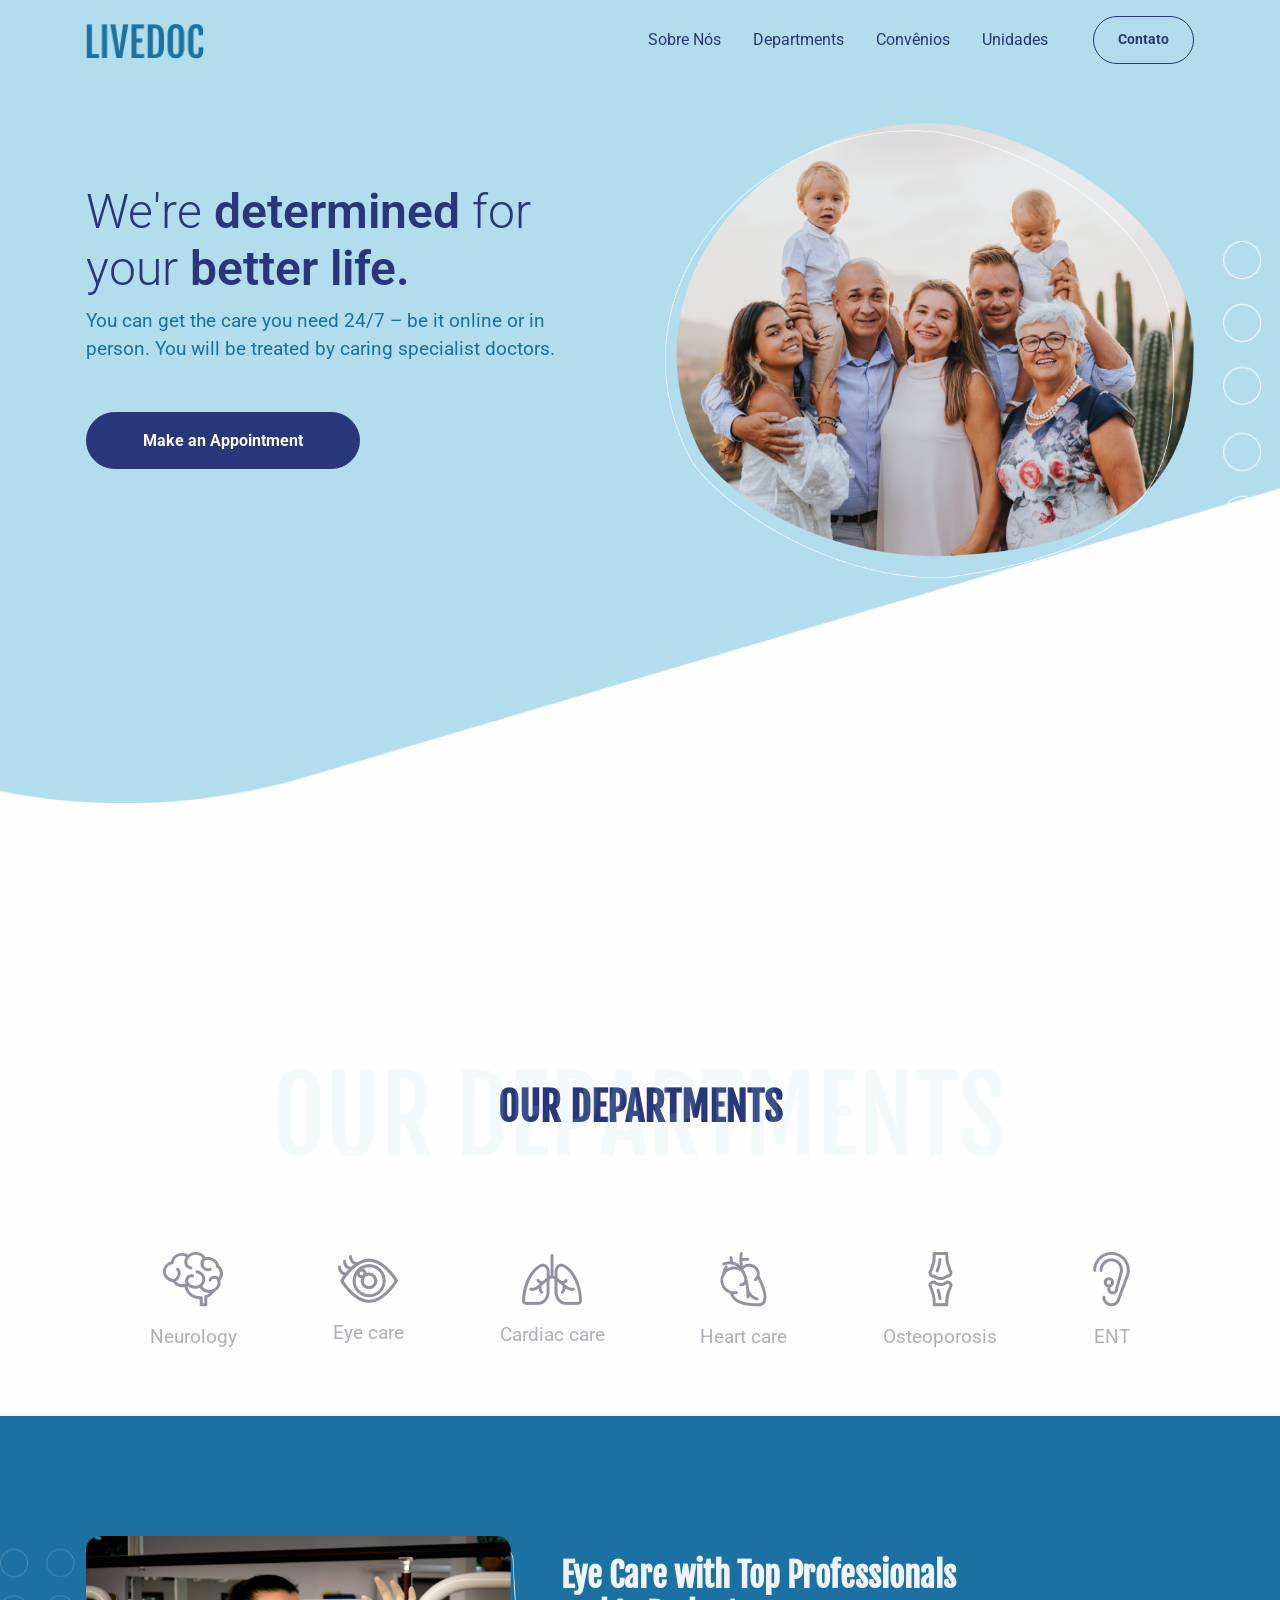
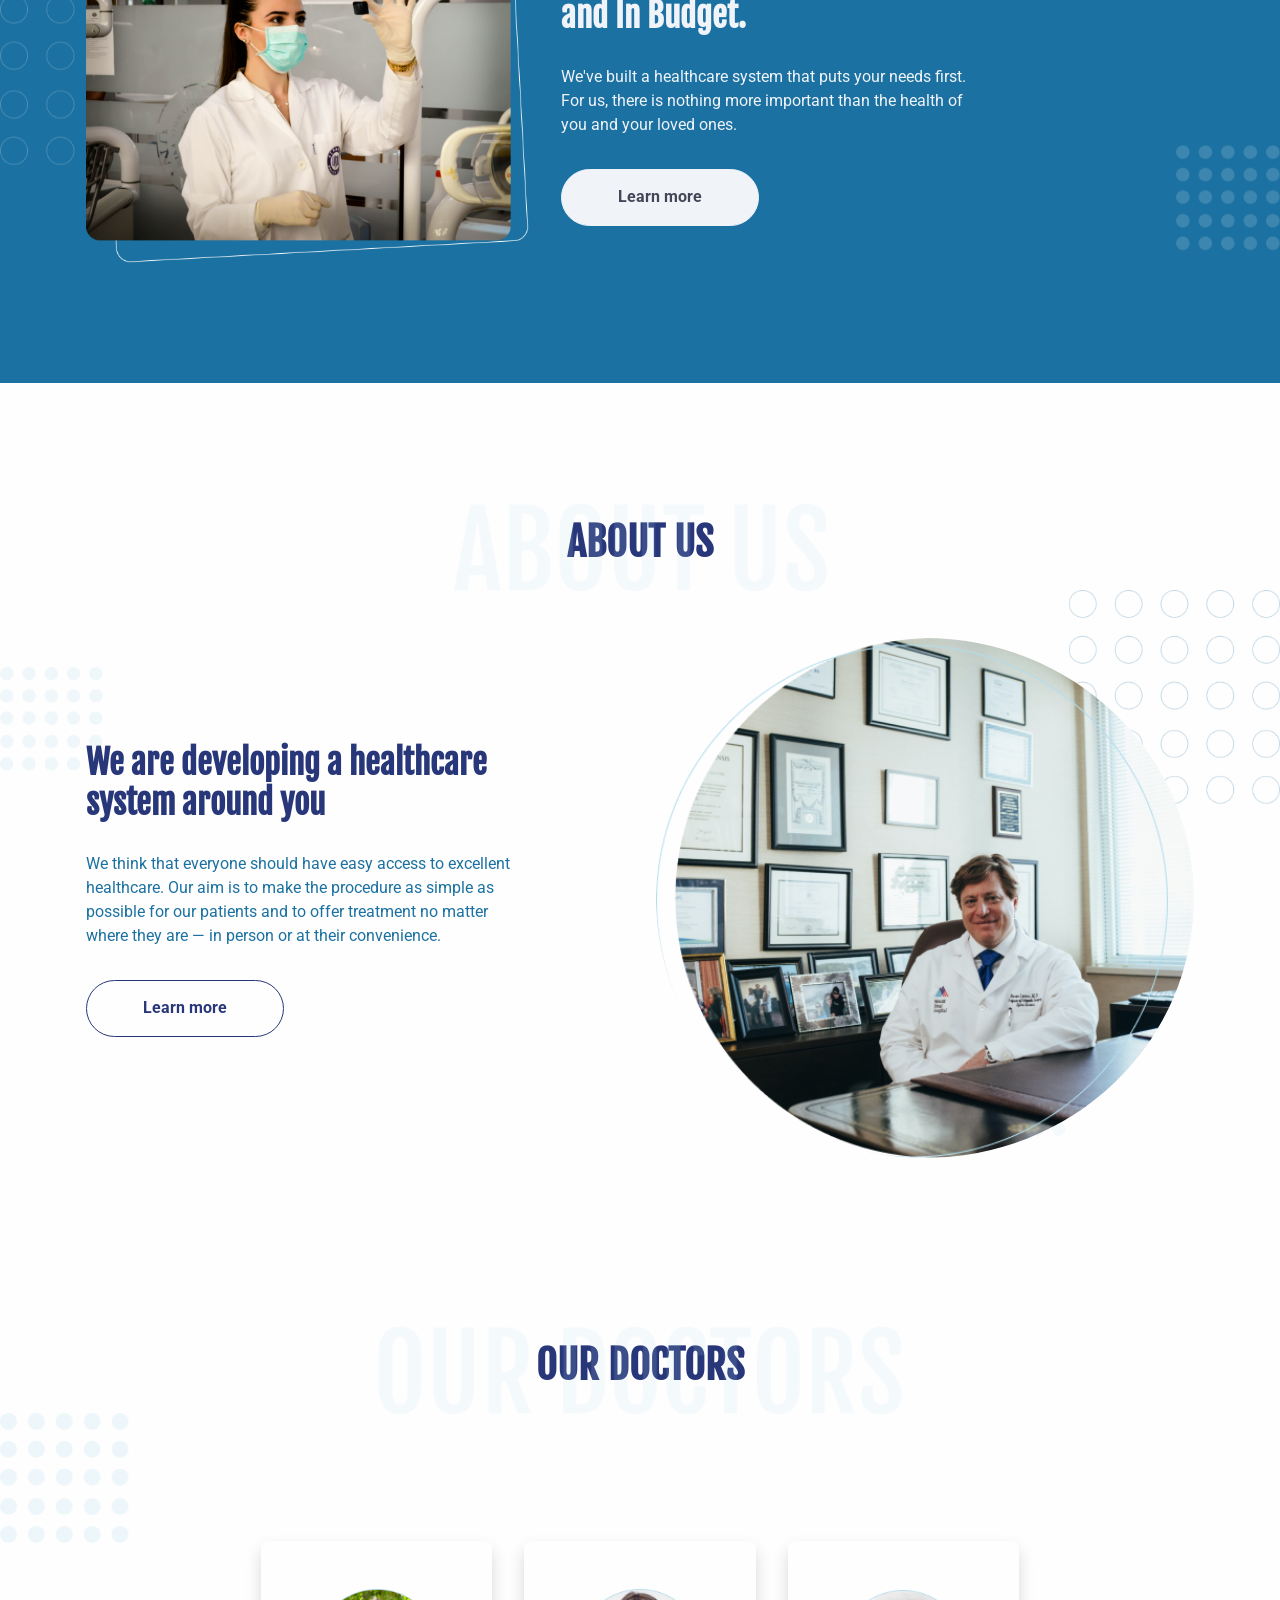
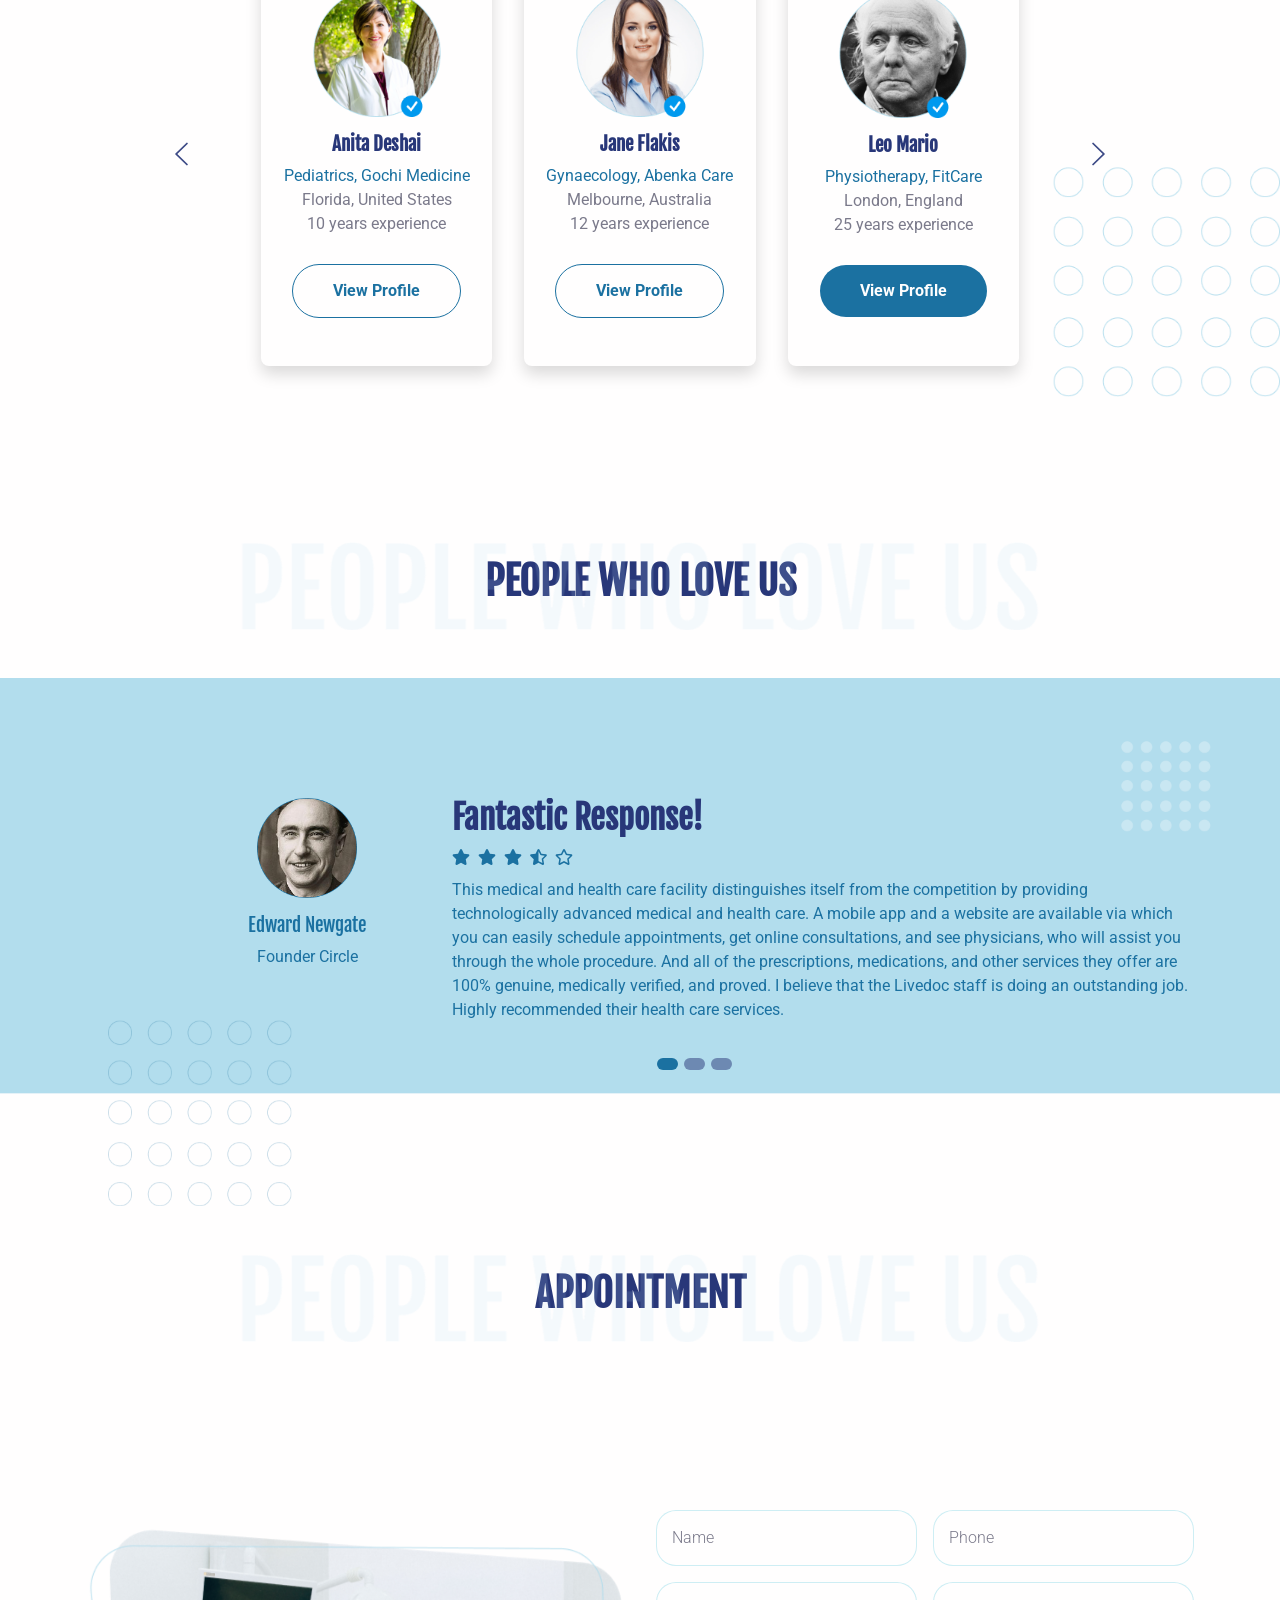
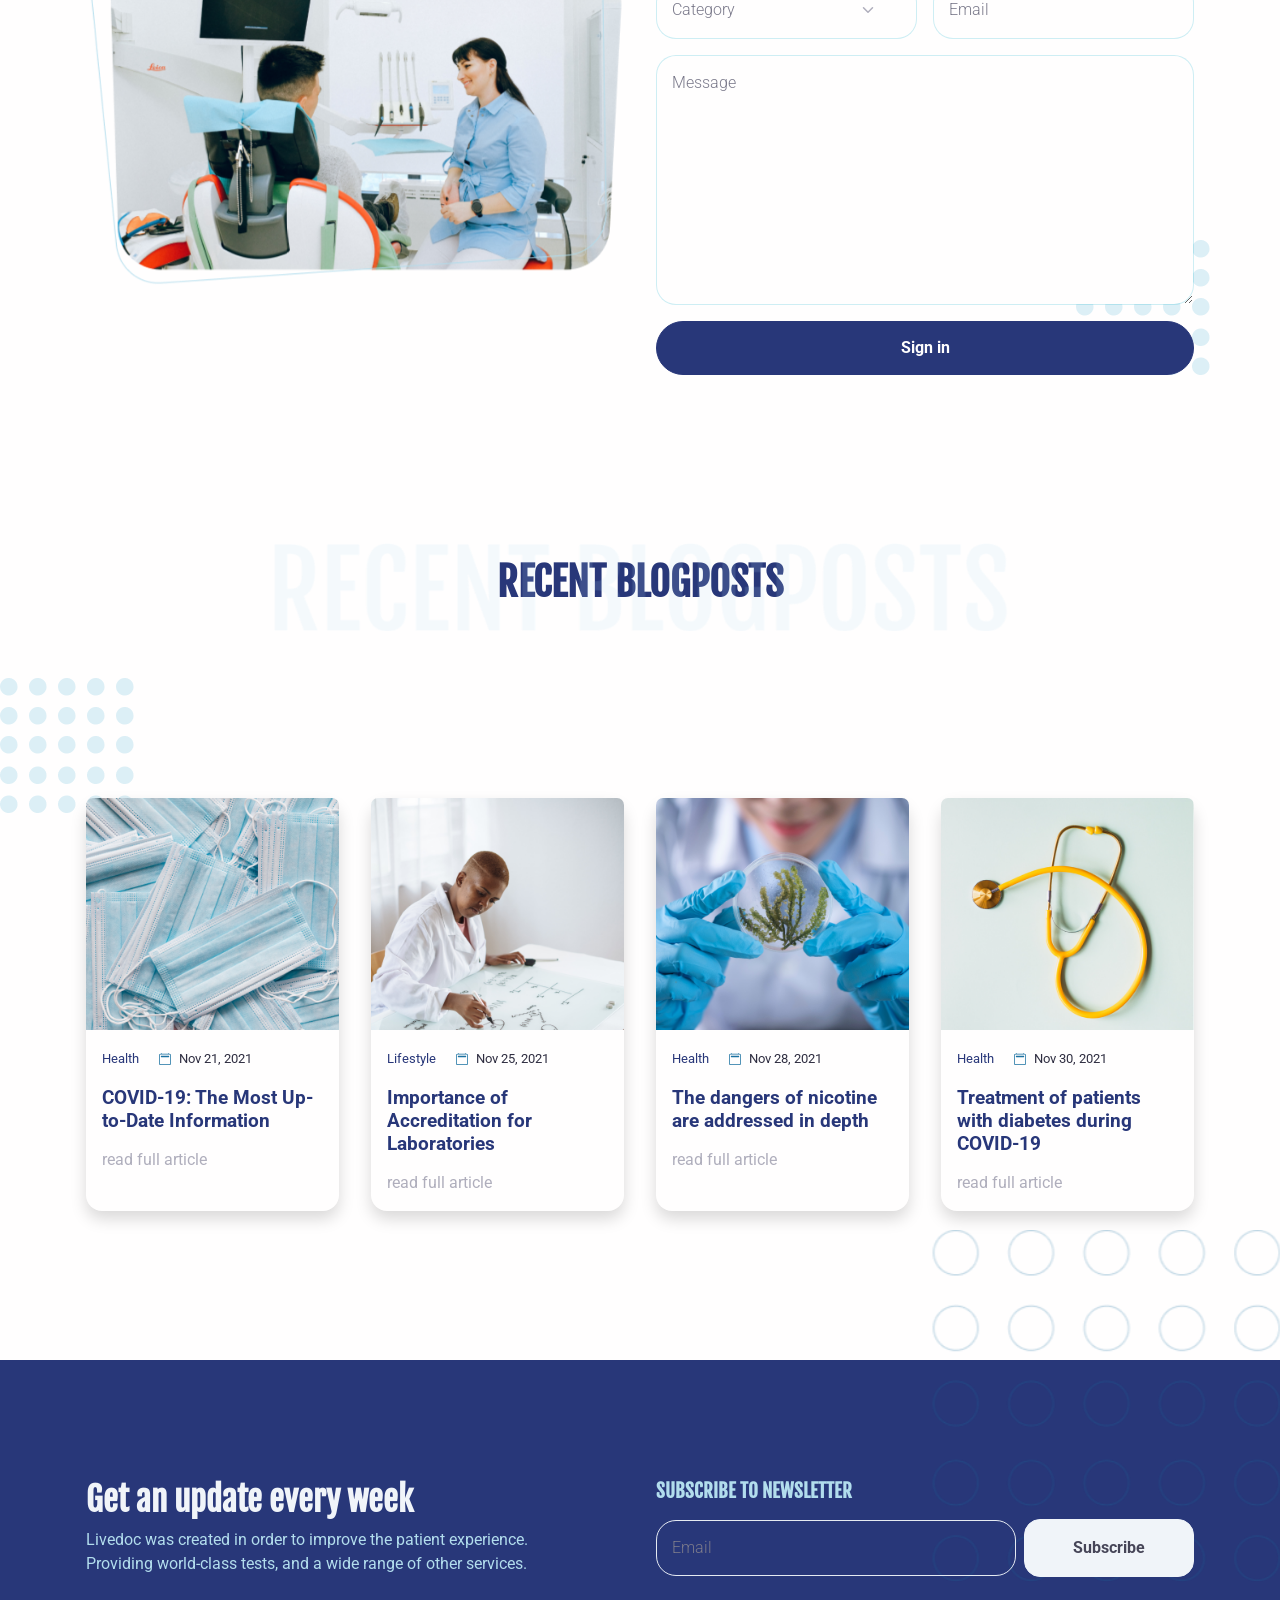
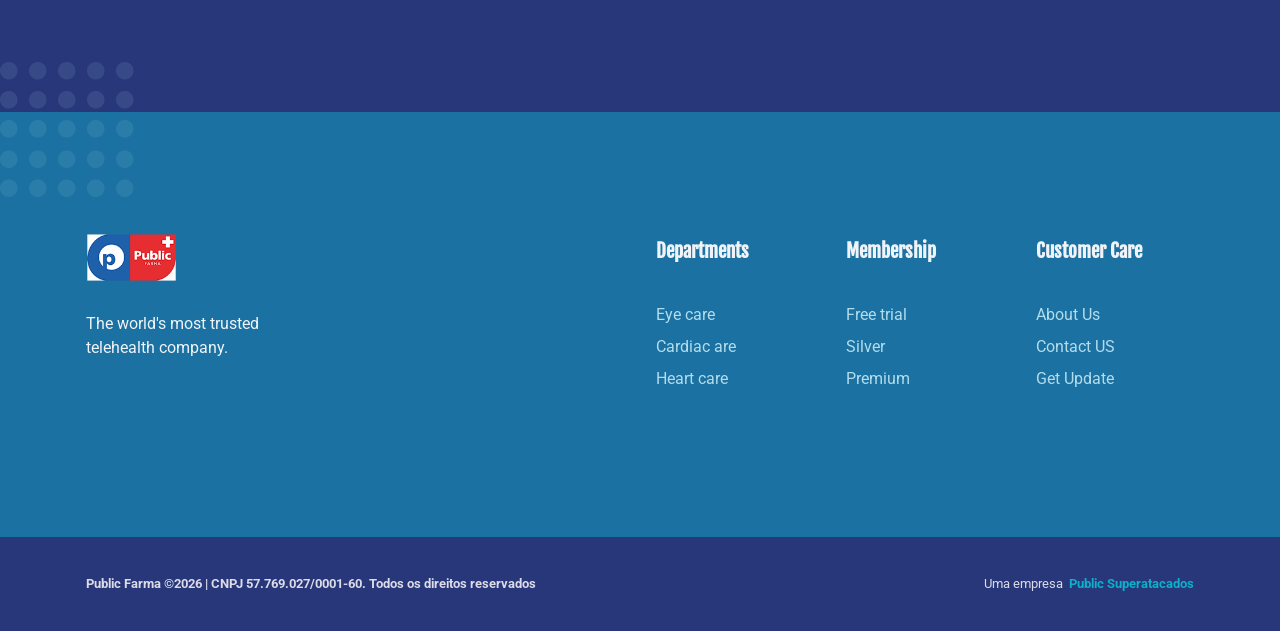
==== Tema Farma/public/index.html @ d17c9213 "primeira carga primeira carga" ====
<!DOCTYPE html>
<html lang="en-US" dir="ltr">

  <head>
    <meta charset="utf-8">
    <meta http-equiv="X-UA-Compatible" content="IE=edge">
    <meta name="viewport" content="width=device-width, initial-scale=1">


    <!-- ===============================================-->
    <!--    Document Title-->
    <!-- ===============================================-->
    <title>Public Farma</title>


    <!-- ===============================================-->
    <!--    Favicons-->
    <!-- ===============================================-->
    <link rel="apple-touch-icon" sizes="180x180" href="assets/img/favicons/apple-touch-icon.png">
    <link rel="icon" type="image/png" sizes="32x32" href="assets/img/favicons/favicon-32x32.png">
    <link rel="icon" type="image/png" sizes="16x16" href="assets/img/favicons/favicon-16x16.png">
    <link rel="shortcut icon" type="image/x-icon" href="assets/img/favicons/favicon.ico">
    <link rel="manifest" href="assets/img/favicons/manifest.json">
    <meta name="msapplication-TileImage" content="assets/img/favicons/mstile-150x150.png">
    <meta name="theme-color" content="#ffffff">


    <!-- ===============================================-->
    <!--    Stylesheets-->
    <!-- ===============================================-->
    <link href="assets/css/theme.css" rel="stylesheet" />

  </head>


  <body>

    <!-- ===============================================-->
    <!--    Main Content-->
    <!-- ===============================================-->
    <main class="main" id="top">
      <nav class="navbar navbar-expand-lg navbar-light fixed-top py-3 d-block" data-navbar-on-scroll="data-navbar-on-scroll">
        <div class="container"><a class="navbar-brand" href="index.html"><img src="assets/img/gallery/logo.png" width="118" alt="logo" /></a>
          <button class="navbar-toggler" type="button" data-bs-toggle="collapse" data-bs-target="#navbarSupportedContent" aria-controls="navbarSupportedContent" aria-expanded="false" aria-label="Toggle navigation"><span class="navbar-toggler-icon"> </span></button>
          <div class="collapse navbar-collapse border-top border-lg-0 mt-4 mt-lg-0" id="navbarSupportedContent">
            <ul class="navbar-nav ms-auto pt-2 pt-lg-0 font-base">
              <li class="nav-item px-2"><a class="nav-link" aria-current="page" href="#about">Sobre Nós</a></li>
              <li class="nav-item px-2"><a class="nav-link" href="#departments">Departments</a></li>
              <li class="nav-item px-2"><a class="nav-link" href="#findUs">Convênios</a></li>
              <li class="nav-item px-2"><a class="nav-link" href="#findUs">Unidades</a></li>
            </ul><a class="btn btn-sm btn-outline-primary rounded-pill order-1 order-lg-0 ms-lg-4" href="#!">Contato</a>
          </div>
        </div>
      </nav>
      <section class="py-xxl-10 pb-0" id="home">
        <div class="bg-holder bg-size" style="background-image:url(assets/img/gallery/hero-bg.png);background-position:top center;background-size:cover;">
        </div>
        <!--/.bg-holder-->

        <div class="container">
          <div class="row min-vh-xl-100 min-vh-xxl-25">
            <div class="col-md-5 col-xl-6 col-xxl-7 order-0 order-md-1 text-end"><img class="pt-7 pt-md-0 w-100" src="assets/img/gallery/hero.png" alt="hero-header" /></div>
            <div class="col-md-75 col-xl-6 col-xxl-5 text-md-start text-center py-6">
              <h1 class="fw-light font-base fs-6 fs-xxl-7">We're <strong>determined </strong>for<br />your&nbsp;<strong>better life.</strong></h1>
              <p class="fs-1 mb-5">You can get the care you need 24/7 – be it online or in <br />person. You will be treated by caring specialist doctors. </p><a class="btn btn-lg btn-primary rounded-pill" href="#!" role="button">Make an Appointment</a>
            </div>
          </div>
        </div>
      </section>


      <!-- ============================================-->
      <!-- <section> begin ============================-->
      <section class="py-5" id="departments">

        <div class="container">
          <div class="row">
            <div class="col-12 py-3">
              <div class="bg-holder bg-size" style="background-image:url(assets/img/gallery/bg-departments.png);background-position:top center;background-size:contain;">
              </div>
              <!--/.bg-holder-->

              <h1 class="text-center">OUR DEPARTMENTS</h1>
            </div>
          </div>
        </div>
        <!-- end of .container-->

      </section>
      <!-- <section> close ============================-->
      <!-- ============================================-->




      <!-- ============================================-->
      <!-- <section> begin ============================-->
      <section class="py-0">

        <div class="container">
          <div class="row py-5 align-items-center justify-content-center justify-content-lg-evenly">
            <div class="col-auto col-md-4 col-lg-auto text-xl-start">
              <div class="d-flex flex-column align-items-center">
                <div class="icon-box text-center"><a class="text-decoration-none" href="#!"><img class="mb-3 deparment-icon" src="assets/img/icons/neurology.png" alt="..." /><img class="mb-3 deparment-icon-hover" src="assets/img/icons/neurology.svg" alt="..." />
                    <p class="fs-1 fs-xxl-2 text-center">Neurology</p>
                  </a></div>
              </div>
            </div>
            <div class="col-auto col-md-4 col-lg-auto text-xl-start">
              <div class="d-flex flex-column align-items-center">
                <div class="icon-box text-center"><a class="text-decoration-none" href="#!"><img class="mb-3 deparment-icon" src="assets/img/icons/eye-care.png" alt="..." /><img class="mb-3 deparment-icon-hover" src="assets/img/icons/eye-care.svg" alt="..." />
                    <p class="fs-1 fs-xxl-2 text-center">Eye care</p>
                  </a></div>
              </div>
            </div>
            <div class="col-auto col-md-4 col-lg-auto text-xl-start">
              <div class="d-flex flex-column align-items-center">
                <div class="icon-box text-center"><a class="text-decoration-none" href="#!"><img class="mb-3 deparment-icon" src="assets/img/icons/cardiac.png" alt="..." /><img class="mb-3 deparment-icon-hover" src="assets/img/icons/cardiac.svg" alt="..." />
                    <p class="fs-1 fs-xxl-2 text-center">Cardiac care</p>
                  </a></div>
              </div>
            </div>
            <div class="col-auto col-md-4 col-lg-auto text-xl-start">
              <div class="d-flex flex-column align-items-center">
                <div class="icon-box text-center"><a class="text-decoration-none" href="#!"><img class="mb-3 deparment-icon" src="assets/img/icons/heart.png" alt="..." /><img class="mb-3 deparment-icon-hover" src="assets/img/icons/heart.svg" alt="..." />
                    <p class="fs-1 fs-xxl-2 text-center">Heart care</p>
                  </a></div>
              </div>
            </div>
            <div class="col-auto col-md-4 col-lg-auto text-xl-start">
              <div class="d-flex flex-column align-items-center">
                <div class="icon-box text-center"><a class="text-decoration-none" href="#!"><img class="mb-3 deparment-icon" src="assets/img/icons/osteoporosis.png" alt="..." /><img class="mb-3 deparment-icon-hover" src="assets/img/icons/osteoporosis.svg" alt="..." />
                    <p class="fs-1 fs-xxl-2 text-center">Osteoporosis</p>
                  </a></div>
              </div>
            </div>
            <div class="col-auto col-md-4 col-lg-auto text-xl-start">
              <div class="d-flex flex-column align-items-center">
                <div class="icon-box text-center"><a class="text-decoration-none" href="#!"><img class="mb-3 deparment-icon" src="assets/img/icons/ent.png" alt="..." /><img class="mb-3 deparment-icon-hover" src="assets/img/icons/ent.svg" alt="..." />
                    <p class="fs-1 fs-xxl-2 text-center">ENT</p>
                  </a></div>
              </div>
            </div>
          </div>
        </div>
        <!-- end of .container-->

      </section>
      <!-- <section> close ============================-->
      <!-- ============================================-->


      <section class="bg-secondary">
        <div class="bg-holder" style="background-image:url(assets/img/gallery/bg-eye-care.png);background-position:center;background-size:contain;">
        </div>
        <!--/.bg-holder-->

        <div class="container">
          <div class="row align-items-center">
            <div class="col-md-5 col-xxl-6"><img class="img-fluid" src="assets/img/gallery/eye-care.png" alt="..." /></div>
            <div class="col-md-7 col-xxl-6 text-center text-md-start">
              <h2 class="fw-bold text-light mb-4 mt-4 mt-lg-0">Eye Care with Top Professionals<br class="d-none d-sm-block" />and In Budget.</h2>
              <p class="text-light">We've built a healthcare system that puts your needs first.<br class="d-none d-sm-block" />For us, there is nothing more important than the health of <br class="d-none d-sm-block" />you and your loved ones. </p>
              <div class="py-3"><a class="btn btn-lg btn-light rounded-pill" href="#!" role="button">Learn more </a></div>
            </div>
          </div>
        </div>
      </section>


      <!-- ============================================-->
      <!-- <section> begin ============================-->
      <section class="pb-0" id="about">

        <div class="container">
          <div class="row">
            <div class="col-12 py-3">
              <div class="bg-holder bg-size" style="background-image:url(assets/img/gallery/about-us.png);background-position:top center;background-size:contain;">
              </div>
              <!--/.bg-holder-->

              <h1 class="text-center">ABOUT US</h1>
            </div>
          </div>
        </div>
        <!-- end of .container-->

      </section>
      <!-- <section> close ============================-->
      <!-- ============================================-->


      <section class="py-5">
        <div class="bg-holder bg-size" style="background-image:url(assets/img/gallery/about-bg.png);background-position:top center;background-size:contain;">
        </div>
        <!--/.bg-holder-->

        <div class="container">
          <div class="row align-items-center">
            <div class="col-md-6 order-lg-1 mb-5 mb-lg-0"><img class="fit-cover rounded-circle w-100" src="assets/img/gallery/health-care.png" alt="..." /></div>
            <div class="col-md-6 text-center text-md-start">
              <h2 class="fw-bold mb-4">We are developing a healthcare <br class="d-none d-sm-block" />system around you</h2>
              <p>We think that everyone should have easy access to excellent <br class="d-none d-sm-block" />healthcare. Our aim is to make the procedure as simple as <br class="d-none d-sm-block" />possible for our patients and to offer treatment no matter<br class="d-none d-sm-block" />where they are — in person or at their convenience. </p>
              <div class="py-3">
                <button class="btn btn-lg btn-outline-primary rounded-pill" type="submit">Learn more </button>
              </div>
            </div>
          </div>
        </div>
      </section>


      <!-- ============================================-->
      <!-- <section> begin ============================-->
      <section class="pb-0">

        <div class="container">
          <div class="row">
            <div class="col-12 py-3">
              <div class="bg-holder bg-size" style="background-image:url(assets/img/gallery/doctors-us.png);background-position:top center;background-size:contain;">
              </div>
              <!--/.bg-holder-->

              <h1 class="text-center">OUR DOCTORS</h1>
            </div>
          </div>
        </div>
        <!-- end of .container-->

      </section>
      <!-- <section> close ============================-->
      <!-- ============================================-->


      <section class="py-5">
        <div class="bg-holder bg-size" style="background-image:url(assets/img/gallery/doctors-bg.png);background-position:top center;background-size:contain;">
        </div>
        <!--/.bg-holder-->

        <div class="container">
          <div class="row flex-center">
            <div class="col-xl-10 px-0">
              <div class="carousel slide" id="carouselExampleDark" data-bs-ride="carousel"><a class="carousel-control-prev carousel-icon z-index-2" href="#carouselExampleDark" role="button" data-bs-slide="prev"><span class="carousel-control-prev-icon" aria-hidden="true"></span><span class="visually-hidden">Previous</span></a><a class="carousel-control-next carousel-icon z-index-2" href="#carouselExampleDark" role="button" data-bs-slide="next"><span class="carousel-control-next-icon" aria-hidden="true"></span><span class="visually-hidden">Next</span></a>
                <div class="carousel-inner">
                  <div class="carousel-item active" data-bs-interval="10000">
                    <div class="row h-100 m-lg-7 mx-3 mt-6 mx-md-4 my-md-7">
                      <div class="col-md-4 mb-8 mb-md-0">
                        <div class="card card-span h-100 shadow">
                          <div class="card-body d-flex flex-column flex-center py-5"><img src="assets/img/gallery/anita.png" width="128" alt="..." />
                            <h5 class="mt-3">Anita Deshai</h5>
                            <p class="mb-0 fs-xxl-1">Pediatrics, Gochi Medicine</p>
                            <p class="text-600 mb-0">Florida, United States</p>
                            <p class="text-600 mb-4">10 years experience</p>
                            <div class="text-center">
                              <button class="btn btn-outline-secondary rounded-pill" type="submit">View Profile</button>
                            </div>
                          </div>
                        </div>
                      </div>
                      <div class="col-md-4 mb-8 mb-md-0">
                        <div class="card card-span h-100 shadow">
                          <div class="card-body d-flex flex-column flex-center py-5"><img src="assets/img/gallery/jane.png" width="128" alt="..." />
                            <h5 class="mt-3">Jane Flakis</h5>
                            <p class="mb-0 fs-xxl-1">Gynaecology, Abenka Care</p>
                            <p class="text-600 mb-0">Melbourne, Australia</p>
                            <p class="text-600 mb-4">12 years experience</p>
                            <div class="text-center">
                              <button class="btn btn-outline-secondary rounded-pill" type="submit">View Profile</button>
                            </div>
                          </div>
                        </div>
                      </div>
                      <div class="col-md-4 mb-8 mb-md-0">
                        <div class="card card-span h-100 shadow">
                          <div class="card-body d-flex flex-column flex-center py-5"><img src="assets/img/gallery/leo-mario.png" width="128" alt="..." />
                            <h5 class="mt-3">Leo Mario</h5>
                            <p class="mb-0 fs-xxl-1">Physiotherapy, FitCare</p>
                            <p class="text-600 mb-0">London, England</p>
                            <p class="text-600 mb-4">25 years experience</p>
                            <div class="text-center">
                              <button class="btn btn-secondary hover-top rounded-pill border-0" type="submit">View Profile</button>
                            </div>
                          </div>
                        </div>
                      </div>
                    </div>
                  </div>
                  <div class="carousel-item" data-bs-interval="2000">
                    <div class="row h-100 m-lg-7 mx-3 mt-6 mx-md-4 my-md-7">
                      <div class="col-md-4 mb-8 mb-md-0">
                        <div class="card card-span h-100 shadow">
                          <div class="card-body d-flex flex-column flex-center py-5"><img src="assets/img/gallery/anita.png" width="128" alt="..." />
                            <h5 class="mt-3">Anita Deshai</h5>
                            <p class="mb-0 fs-xxl-1">Pediatrics, Gochi Medicine</p>
                            <p class="text-600 mb-0">Florida, United States</p>
                            <p class="text-600 mb-4">10 years experience</p>
                            <div class="text-center">
                              <button class="btn btn-outline-secondary rounded-pill" type="submit">View Profile</button>
                            </div>
                          </div>
                        </div>
                      </div>
                      <div class="col-md-4 mb-8 mb-md-0">
                        <div class="card card-span h-100 shadow">
                          <div class="card-body d-flex flex-column flex-center py-5"><img src="assets/img/gallery/jane.png" width="128" alt="..." />
                            <h5 class="mt-3">Jane Flakis</h5>
                            <p class="mb-0 fs-xxl-1">Gynaecology, Abenka Care</p>
                            <p class="text-600 mb-0">Melbourne, Australia</p>
                            <p class="text-600 mb-4">12 years experience</p>
                            <div class="text-center">
                              <button class="btn btn-outline-secondary rounded-pill" type="submit">View Profile</button>
                            </div>
                          </div>
                        </div>
                      </div>
                      <div class="col-md-4 mb-8 mb-md-0">
                        <div class="card card-span h-100 shadow">
                          <div class="card-body d-flex flex-column flex-center py-5"><img src="assets/img/gallery/leo-mario.png" width="128" alt="..." />
                            <h5 class="mt-3">Leo Mario</h5>
                            <p class="mb-0 fs-xxl-1">Physiotherapy, FitCare</p>
                            <p class="text-600 mb-0">London, England</p>
                            <p class="text-600 mb-4">25 years experience</p>
                            <div class="text-center">
                              <button class="btn btn-secondary hover-top rounded-pill border-0" type="submit">View Profile</button>
                            </div>
                          </div>
                        </div>
                      </div>
                    </div>
                  </div>
                  <div class="carousel-item">
                    <div class="row h-100 m-lg-7 mx-3 mt-6 mx-md-4 my-md-7">
                      <div class="col-md-4 mb-8 mb-md-0">
                        <div class="card card-span h-100 shadow">
                          <div class="card-body d-flex flex-column flex-center py-5"><img src="assets/img/gallery/anita.png" width="128" alt="..." />
                            <h5 class="mt-3">Anita Deshai</h5>
                            <p class="mb-0 fs-xxl-1">Pediatrics, Gochi Medicine</p>
                            <p class="text-600 mb-0">Florida, United States</p>
                            <p class="text-600 mb-4">10 years experience</p>
                            <div class="text-center">
                              <button class="btn btn-outline-secondary rounded-pill" type="submit">View Profile</button>
                            </div>
                          </div>
                        </div>
                      </div>
                      <div class="col-md-4 mb-8 mb-md-0">
                        <div class="card card-span h-100 shadow">
                          <div class="card-body d-flex flex-column flex-center py-5"><img src="assets/img/gallery/jane.png" width="128" alt="..." />
                            <h5 class="mt-3">Jane Flakis</h5>
                            <p class="mb-0 fs-xxl-1">Gynaecology, Abenka Care</p>
                            <p class="text-600 mb-0">Melbourne, Australia</p>
                            <p class="text-600 mb-4">12 years experience</p>
                            <div class="text-center">
                              <button class="btn btn-outline-secondary rounded-pill" type="submit">View Profile</button>
                            </div>
                          </div>
                        </div>
                      </div>
                      <div class="col-md-4 mb-8 mb-md-0">
                        <div class="card card-span h-100 shadow">
                          <div class="card-body d-flex flex-column flex-center py-5"><img src="assets/img/gallery/leo-mario.png" width="128" alt="..." />
                            <h5 class="mt-3">Leo Mario</h5>
                            <p class="mb-0 fs-xxl-1">Physiotherapy, FitCare</p>
                            <p class="text-600 mb-0">London, England</p>
                            <p class="text-600 mb-4">25 years experience</p>
                            <div class="text-center">
                              <button class="btn btn-secondary hover-top rounded-pill border-0" type="submit">View Profile</button>
                            </div>
                          </div>
                        </div>
                      </div>
                    </div>
                  </div>
                </div>
              </div>
            </div>
          </div>
        </div>
      </section>


      <!-- ============================================-->
      <!-- <section> begin ============================-->
      <section class="py-5">

        <div class="container">
          <div class="row">
            <div class="col-12 py-3">
              <div class="bg-holder bg-size" style="background-image:url(assets/img/gallery/people.png);background-position:top center;background-size:contain;">
              </div>
              <!--/.bg-holder-->

              <h1 class="text-center">PEOPLE WHO LOVE US</h1>
            </div>
          </div>
        </div>
        <!-- end of .container-->

      </section>
      <!-- <section> close ============================-->
      <!-- ============================================-->


      <section class="py-8">
        <div class="bg-holder bg-size" style="background-image:url(assets/img/gallery/people-bg-1.png);background-position:center;background-size:cover;">
        </div>
        <!--/.bg-holder-->

        <div class="container">
          <div class="row align-items-center offset-sm-1">
            <div class="carousel slide" id="carouselPeople" data-bs-ride="carousel">
              <div class="carousel-inner">
                <div class="carousel-item active" data-bs-interval="10000">
                  <div class="row h-100">
                    <div class="col-sm-3 text-center"><img src="assets/img/gallery/people-who-loves.png" width="100" alt="" />
                      <h5 class="mt-3 fw-medium text-secondary">Edward Newgate</h5>
                      <p class="fw-normal mb-0">Founder Circle</p>
                    </div>
                    <div class="col-sm-9 text-center text-sm-start pt-3 pt-sm-0">
                      <h2>Fantastic Response!</h2>
                      <div class="my-2"><i class="fas fa-star me-2"></i><i class="fas fa-star me-2"></i><i class="fas fa-star me-2"></i><i class="fas fa-star-half-alt me-2"></i><i class="far fa-star"></i></div>
                      <p>This medical and health care facility distinguishes itself from the competition by providing technologically advanced medical and health care. A mobile app and a website are available via which you can easily schedule appointments, get online consultations, and see physicians, who will assist you through the whole procedure. And all of the prescriptions, medications, and other services they offer are 100% genuine, medically verified, and proved. I believe that the Livedoc staff is doing an outstanding job. Highly recommended their health care services.</p>
                    </div>
                  </div>
                </div>
                <div class="carousel-item" data-bs-interval="2000">
                  <div class="row h-100">
                    <div class="col-sm-3 text-center"><img src="assets/img/gallery/people-who-loves.png" width="100" alt="" />
                      <h5 class="mt-3 fw-medium text-secondary">Jhon Doe</h5>
                      <p class="fw-normal mb-0">UI/UX Designer</p>
                    </div>
                    <div class="col-sm-9 text-center text-sm-start pt-3 pt-sm-0">
                      <h2>Fantastic Response!</h2>
                      <div class="my-2"><i class="fas fa-star me-2"></i><i class="fas fa-star me-2"></i><i class="fas fa-star me-2"></i><i class="fas fa-star-half-alt me-2"></i><i class="far fa-star"></i></div>
                      <p>This medical and health care facility distinguishes itself from the competition by providing technologically advanced medical and health care. A mobile app and a website are available via which you can easily schedule appointments, get online consultations, and see physicians, who will assist you through the whole procedure. And all of the prescriptions, medications, and other services they offer are 100% genuine, medically verified, and proved. I believe that the Livedoc staff is doing an outstanding job. Highly recommended their health care services.</p>
                    </div>
                  </div>
                </div>
                <div class="carousel-item">
                  <div class="row h-100">
                    <div class="col-sm-3 text-center"><img src="assets/img/gallery/people-who-loves.png" width="100" alt="" />
                      <h5 class="mt-3 fw-medium text-secondary">Jeny Doe</h5>
                      <p class="fw-normal mb-0">Web Designer</p>
                    </div>
                    <div class="col-sm-9 text-center text-sm-start pt-3 pt-sm-0">
                      <h2>Fantastic Response!</h2>
                      <div class="my-2"><i class="fas fa-star me-2"></i><i class="fas fa-star me-2"></i><i class="fas fa-star me-2"></i><i class="fas fa-star-half-alt me-2"></i><i class="far fa-star"></i></div>
                      <p>This medical and health care facility distinguishes itself from the competition by providing technologically advanced medical and health care. A mobile app and a website are available via which you can easily schedule appointments, get online consultations, and see physicians, who will assist you through the whole procedure. And all of the prescriptions, medications, and other services they offer are 100% genuine, medically verified, and proved. I believe that the Livedoc staff is doing an outstanding job. Highly recommended their health care services.</p>
                    </div>
                  </div>
                </div>
              </div>
              <div class="row">
                <div class="position-relative z-index-2 mt-5">
                  <ol class="carousel-indicators">
                    <li class="active" data-bs-target="#carouselPeople" data-bs-slide-to="0"></li>
                    <li data-bs-target="#carouselPeople" data-bs-slide-to="1"></li>
                    <li data-bs-target="#carouselPeople" data-bs-slide-to="2"> </li>
                  </ol>
                </div>
              </div>
            </div>
          </div>
        </div>
      </section>


      <!-- ============================================-->
      <!-- <section> begin ============================-->
      <section class="py-5">

        <div class="container">
          <div class="row">
            <div class="col-12 py-3">
              <div class="bg-holder bg-size" style="background-image:url(assets/img/gallery/people.png);background-position:top center;background-size:contain;">
              </div>
              <!--/.bg-holder-->

              <h1 class="text-center">APPOINTMENT</h1>
            </div>
          </div>
        </div>
        <!-- end of .container-->

      </section>
      <!-- <section> close ============================-->
      <!-- ============================================-->


      <section class="py-8">
        <div class="container">
          <div class="row">
            <div class="bg-holder bg-size" style="background-image:url(assets/img/gallery/dot-bg.png);background-position:bottom right;background-size:auto;">
            </div>
            <!--/.bg-holder-->

            <div class="col-lg-6 z-index-2 mb-5"><img class="w-100" src="assets/img/gallery/appointment.png" alt="..." /></div>
            <div class="col-lg-6 z-index-2">
              <form class="row g-3">
                <div class="col-md-6">
                  <label class="visually-hidden" for="inputName">Name</label>
                  <input class="form-control form-livedoc-control" id="inputName" type="text" placeholder="Name" />
                </div>
                <div class="col-md-6">
                  <label class="visually-hidden" for="inputPhone">Phone</label>
                  <input class="form-control form-livedoc-control" id="inputPhone" type="text" placeholder="Phone" />
                </div>
                <div class="col-md-6">
                  <label class="form-label visually-hidden" for="inputCategory">Category</label>
                  <select class="form-select" id="inputCategory">
                    <option selected="selected">Category</option>
                    <option> Category One</option>
                    <option> Category Two</option>
                    <option> Category Three</option>
                  </select>
                </div>
                <div class="col-md-6">
                  <label class="form-label visually-hidden" for="inputEmail">Email</label>
                  <input class="form-control form-livedoc-control" id="inputEmail" type="email" placeholder="Email" />
                </div>
                <div class="col-md-12">
                  <label class="form-label visually-hidden" for="validationTextarea">Message</label>
                  <textarea class="form-control form-livedoc-control" id="validationTextarea" placeholder="Message" style="height: 250px;" required="required"></textarea>
                </div>
                <div class="col-12">
                  <div class="d-grid">
                    <button class="btn btn-primary rounded-pill" type="submit">Sign in</button>
                  </div>
                </div>
              </form>
            </div>
          </div>
        </div>
      </section>


      <!-- ============================================-->
      <!-- <section> begin ============================-->
      <section class="py-5">

        <div class="container">
          <div class="row">
            <div class="col-12 py-3">
              <div class="bg-holder bg-size" style="background-image:url(assets/img/gallery/blog-post.png);background-position:top center;background-size:contain;">
              </div>
              <!--/.bg-holder-->

              <h1 class="text-center">RECENT BLOGPOSTS</h1>
            </div>
          </div>
        </div>
        <!-- end of .container-->

      </section>
      <!-- <section> close ============================-->
      <!-- ============================================-->


      <section>
        <div class="bg-holder bg-size" style="background-image:url(assets/img/gallery/dot-bg.png);background-position:top left;background-size:auto;">
        </div>
        <!--/.bg-holder-->

        <div class="container">
          <div class="row">
            <div class="col-sm-6 col-lg-3 mb-4">
              <div class="card h-100 shadow card-span rounded-3"><img class="card-img-top rounded-top-3" src="assets/img/gallery/covid-19.png" alt="news" />
                <div class="card-body"><span class="fs--1 text-primary me-3">Health</span>
                  <svg class="bi bi-calendar2 me-2" xmlns="http://www.w3.org/2000/svg" width="12" height="12" fill="currentColor" viewBox="0 0 16 16">
                    <path d="M3.5 0a.5.5 0 0 1 .5.5V1h8V.5a.5.5 0 0 1 1 0V1h1a2 2 0 0 1 2 2v11a2 2 0 0 1-2 2H2a2 2 0 0 1-2-2V3a2 2 0 0 1 2-2h1V.5a.5.5 0 0 1 .5-.5zM2 2a1 1 0 0 0-1 1v11a1 1 0 0 0 1 1h12a1 1 0 0 0 1-1V3a1 1 0 0 0-1-1H2z"></path>
                    <path d="M2.5 4a.5.5 0 0 1 .5-.5h10a.5.5 0 0 1 .5.5v1a.5.5 0 0 1-.5.5H3a.5.5 0 0 1-.5-.5V4z"> </path>
                  </svg><span class="fs--1 text-900">Nov 21, 2021</span><span class="fs--1"></span>
                  <h5 class="font-base fs-lg-0 fs-xl-1 my-3">COVID-19: The Most Up-to-Date Information</h5><a class="stretched-link" href="#!">read full article</a>
                </div>
              </div>
            </div>
            <div class="col-sm-6 col-lg-3 mb-4">
              <div class="card h-100 shadow card-span rounded-3"><img class="card-img-top rounded-top-3" src="assets/img/gallery/laboratories.png" alt="news" />
                <div class="card-body"><span class="fs--1 text-primary me-3">Lifestyle</span>
                  <svg class="bi bi-calendar2 me-2" xmlns="http://www.w3.org/2000/svg" width="12" height="12" fill="currentColor" viewBox="0 0 16 16">
                    <path d="M3.5 0a.5.5 0 0 1 .5.5V1h8V.5a.5.5 0 0 1 1 0V1h1a2 2 0 0 1 2 2v11a2 2 0 0 1-2 2H2a2 2 0 0 1-2-2V3a2 2 0 0 1 2-2h1V.5a.5.5 0 0 1 .5-.5zM2 2a1 1 0 0 0-1 1v11a1 1 0 0 0 1 1h12a1 1 0 0 0 1-1V3a1 1 0 0 0-1-1H2z"></path>
                    <path d="M2.5 4a.5.5 0 0 1 .5-.5h10a.5.5 0 0 1 .5.5v1a.5.5 0 0 1-.5.5H3a.5.5 0 0 1-.5-.5V4z"> </path>
                  </svg><span class="fs--1 text-900">Nov 25, 2021</span><span class="fs--1"></span>
                  <h5 class="font-base fs-lg-0 fs-xl-1 my-3">Importance of Accreditation for Laboratories</h5><a class="stretched-link" href="#!">read full article</a>
                </div>
              </div>
            </div>
            <div class="col-sm-6 col-lg-3 mb-4">
              <div class="card h-100 shadow card-span rounded-3"><img class="card-img-top rounded-top-3" src="assets/img/gallery/nicotine.png" alt="news" />
                <div class="card-body"><span class="fs--1 text-primary me-3">Health</span>
                  <svg class="bi bi-calendar2 me-2" xmlns="http://www.w3.org/2000/svg" width="12" height="12" fill="currentColor" viewBox="0 0 16 16">
                    <path d="M3.5 0a.5.5 0 0 1 .5.5V1h8V.5a.5.5 0 0 1 1 0V1h1a2 2 0 0 1 2 2v11a2 2 0 0 1-2 2H2a2 2 0 0 1-2-2V3a2 2 0 0 1 2-2h1V.5a.5.5 0 0 1 .5-.5zM2 2a1 1 0 0 0-1 1v11a1 1 0 0 0 1 1h12a1 1 0 0 0 1-1V3a1 1 0 0 0-1-1H2z"></path>
                    <path d="M2.5 4a.5.5 0 0 1 .5-.5h10a.5.5 0 0 1 .5.5v1a.5.5 0 0 1-.5.5H3a.5.5 0 0 1-.5-.5V4z"> </path>
                  </svg><span class="fs--1 text-900">Nov 28, 2021</span><span class="fs--1"></span>
                  <h5 class="font-base fs-lg-0 fs-xl-1 my-3">The dangers of nicotine are addressed in depth</h5><a class="stretched-link" href="#!">read full article</a>
                </div>
              </div>
            </div>
            <div class="col-sm-6 col-lg-3 mb-4">
              <div class="card h-100 shadow card-span rounded-3"><img class="card-img-top rounded-top-3" src="assets/img/gallery/treatment.png" alt="news" />
                <div class="card-body"><span class="fs--1 text-primary me-3">Health</span>
                  <svg class="bi bi-calendar2 me-2" xmlns="http://www.w3.org/2000/svg" width="12" height="12" fill="currentColor" viewBox="0 0 16 16">
                    <path d="M3.5 0a.5.5 0 0 1 .5.5V1h8V.5a.5.5 0 0 1 1 0V1h1a2 2 0 0 1 2 2v11a2 2 0 0 1-2 2H2a2 2 0 0 1-2-2V3a2 2 0 0 1 2-2h1V.5a.5.5 0 0 1 .5-.5zM2 2a1 1 0 0 0-1 1v11a1 1 0 0 0 1 1h12a1 1 0 0 0 1-1V3a1 1 0 0 0-1-1H2z"></path>
                    <path d="M2.5 4a.5.5 0 0 1 .5-.5h10a.5.5 0 0 1 .5.5v1a.5.5 0 0 1-.5.5H3a.5.5 0 0 1-.5-.5V4z"> </path>
                  </svg><span class="fs--1 text-900">Nov 30, 2021</span><span class="fs--1"></span>
                  <h5 class="font-base fs-lg-0 fs-xl-1 my-3">Treatment of patients with diabetes during COVID-19</h5><a class="stretched-link" href="#!">read full article</a>
                </div>
              </div>
            </div>
          </div>
        </div>
      </section>
      <section class="bg-primary">
        <div class="bg-holder bg-size" style="background-image:url(assets/img/gallery/cta-bg.png);background-position:center right;margin-top:-8.125rem;background-size:contain;">
        </div>
        <!--/.bg-holder-->

        <div class="container">
          <div class="row">
            <div class="col-lg-6">
              <h2 class="fw-bold text-light">Get an update every week</h2>
              <p class="text-soft-primary">Livedoc was created in order to improve the patient experience. <br />Providing world-class tests, and a wide range of other services.</p>
            </div>
            <div class="col-lg-6">
              <h5 class="mb-3 text-soft-primary">SUBSCRIBE TO NEWSLETTER </h5>
              <form class="row gx-2 gy-2 align-items-center">
                <div class="col">
                  <div class="input-group-icon">
                    <label class="visually-hidden" for="inputEmailCta">Address</label>
                    <input class="form-control form-livedoc-control form-cta-control text-soft-primary" id="inputEmailCta" type="email" placeholder="Email" />
                  </div>
                </div>
                <div class="d-grid gap-3 col-sm-auto">
                  <button class="btn btn-lg btn-light rounded-3 px-5 py-3" type="submit">Subscribe</button>
                </div>
              </form>
            </div>
          </div>
        </div>
      </section>
      <section class="py-0 bg-secondary">
        <div class="bg-holder opacity-25" style="background-image:url(assets/img/gallery/dot-bg.png);background-position:top left;margin-top:-3.125rem;background-size:auto;">
        </div>
        <!--/.bg-holder-->

        <div class="container">
          <div class="row py-8">
            <div class="col-12 col-sm-12 col-lg-6 mb-4 order-0 order-sm-0"><a class="text-decoration-none" href="#"><img src="assets/img/gallery/footer-logo.png" height="51" alt="" /></a>
              <p class="text-light my-4">The world's most trusted <br />telehealth company.</p>
            </div>
            <div class="col-6 col-sm-4 col-lg-2 mb-3 order-2 order-sm-1">
              <h5 class="lh-lg fw-bold mb-4 text-light font-sans-serif">Departments</h5>
              <ul class="list-unstyled mb-md-4 mb-lg-0">
                <li class="lh-lg"><a class="footer-link" href="#!">Eye care</a></li>
                <li class="lh-lg"><a class="footer-link" href="#!">Cardiac are</a></li>
                <li class="lh-lg"><a class="footer-link" href="#!">Heart care</a></li>
              </ul>
            </div>
            <div class="col-6 col-sm-4 col-lg-2 mb-3 order-3 order-sm-2">
              <h5 class="lh-lg fw-bold text-light mb-4 font-sans-serif">Membership</h5>
              <ul class="list-unstyled mb-md-4 mb-lg-0">
                <li class="lh-lg"><a class="footer-link" href="#!">Free trial</a></li>
                <li class="lh-lg"><a class="footer-link" href="#!">Silver</a></li>
                <li class="lh-lg"><a class="footer-link" href="#!">Premium</a></li>
              </ul>
            </div>
            <div class="col-6 col-sm-4 col-lg-2 mb-3 order-3 order-sm-2">
              <h5 class="lh-lg fw-bold text-light mb-4 font-sans-serif"> Customer Care</h5>
              <ul class="list-unstyled mb-md-4 mb-lg-0">
                <li class="lh-lg"><a class="footer-link" href="#!">About Us</a></li>
                <li class="lh-lg"><a class="footer-link" href="#!">Contact US</a></li>
                <li class="lh-lg"><a class="footer-link" href="#!">Get Update</a></li>
              </ul>
            </div>
          </div>
        </div>


        <!-- ============================================-->
        <!-- <section> begin ============================-->
        <section class="py-0 bg-primary">

          <div class="container">
            <div class="row justify-content-md-between justify-content-evenly py-4">
              <div class="col-12 col-sm-8 col-md-6 col-lg-auto text-center text-md-start">
                <p class="fs--1 my-2 fw-bold text-200">Public Farma ©2026 | CNPJ 57.769.027/0001-60. Todos os direitos reservados</p>
              </div>
              <div class="col-12 col-sm-8 col-md-6">
                <p class="fs--1 my-2 text-center text-md-end text-200"> Uma empresa&nbsp; <a class="fw-bold text-info" href="https://public.com.br/" target="_blank">Public Superatacados</a>
                </p>
              </div>
            </div>
          </div>
          <!-- end of .container-->

        </section>
        <!-- <section> close ============================-->
        <!-- ============================================-->


      </section>
    </main>
    <!-- ===============================================-->
    <!--    End of Main Content-->
    <!-- ===============================================-->




    <!-- ===============================================-->
    <!--    JavaScripts-->
    <!-- ===============================================-->
    <script src="vendors/@popperjs/popper.min.js"></script>
    <script src="vendors/bootstrap/bootstrap.min.js"></script>
    <script src="vendors/is/is.min.js"></script>
    <script src="https://scripts.sirv.com/sirvjs/v3/sirv.js"></script>
    <script src="https://polyfill.io/v3/polyfill.min.js?features=window.scroll"></script>
    <script src="vendors/fontawesome/all.min.js"></script>
    <script src="assets/js/theme.js"></script>

    <link rel="preconnect" href="https://fonts.googleapis.com">
    <link rel="preconnect" href="https://fonts.gstatic.com" crossorigin>
    <link href="https://fonts.googleapis.com/css2?family=Fjalla+One&amp;family=Roboto:ital,wght@0,100;0,300;0,400;0,500;0,700;0,900;1,100&amp;display=swap" rel="stylesheet">
  </body>

</html>
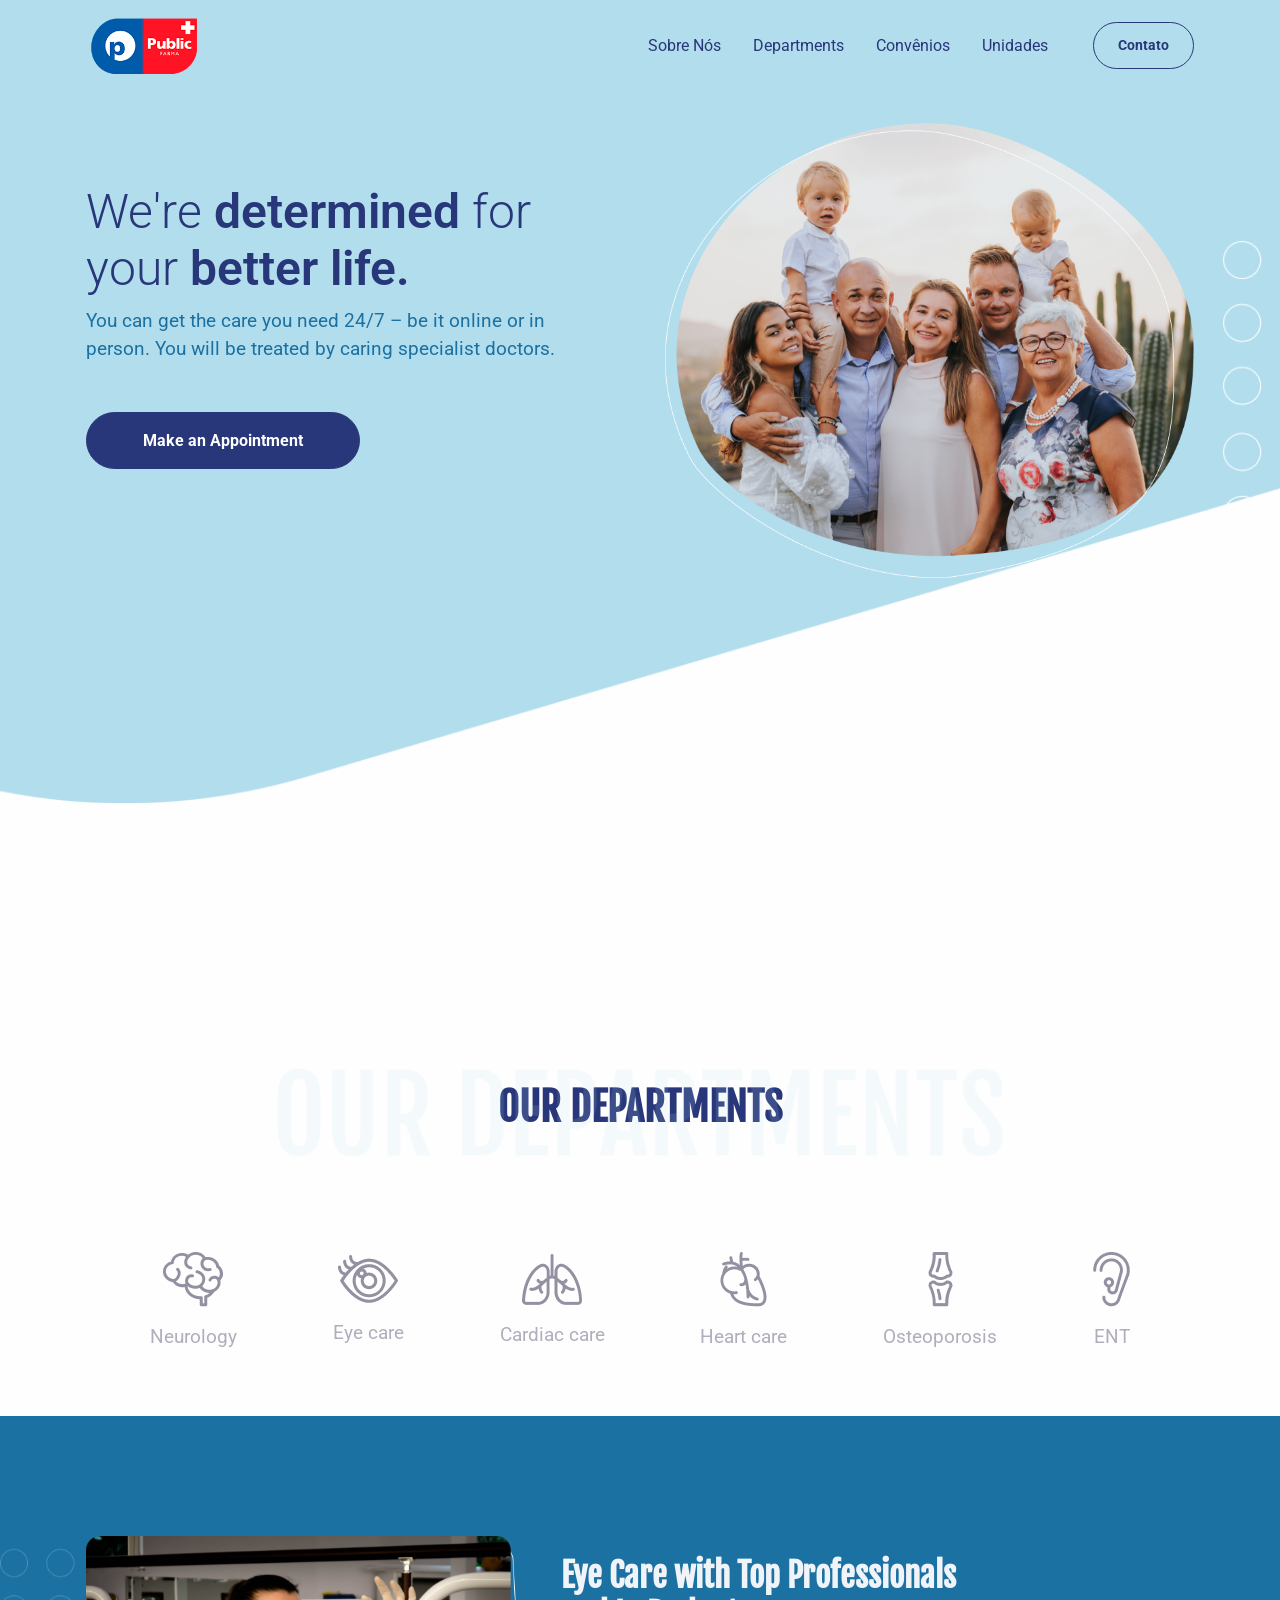
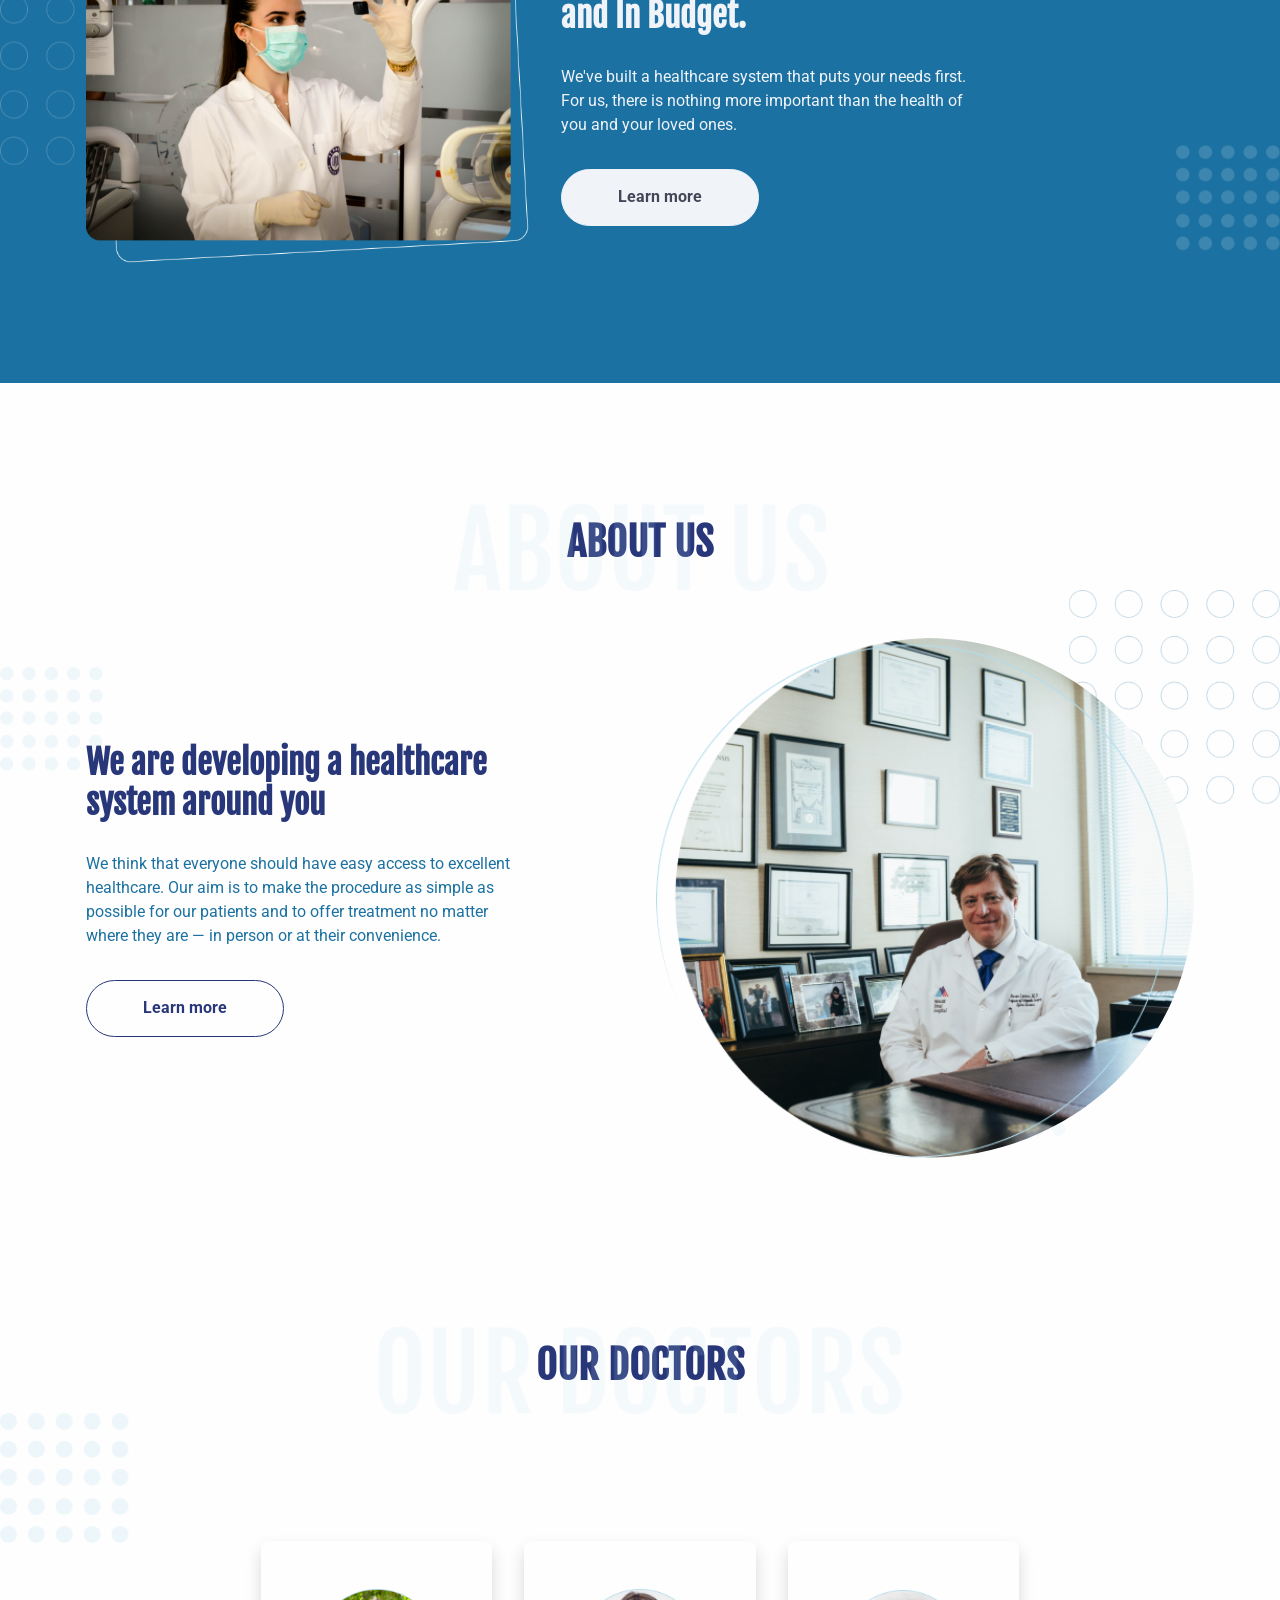
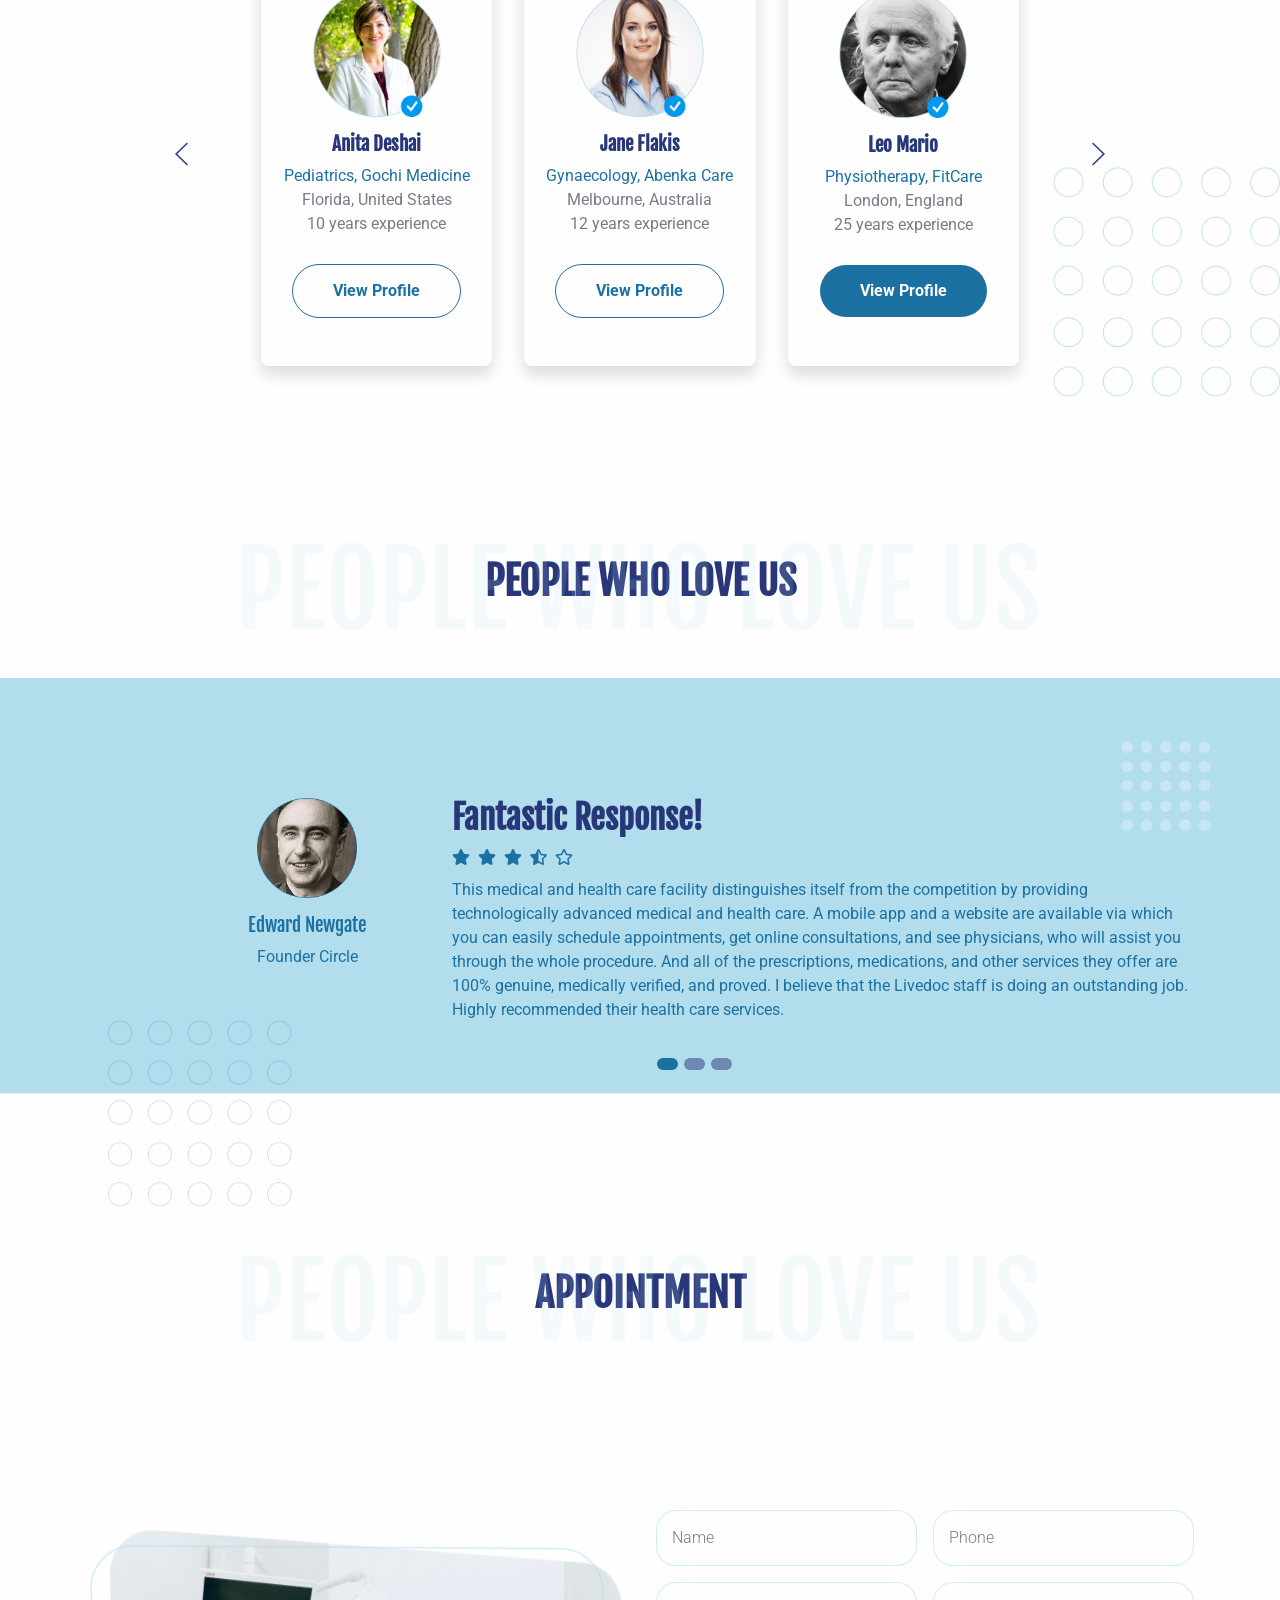
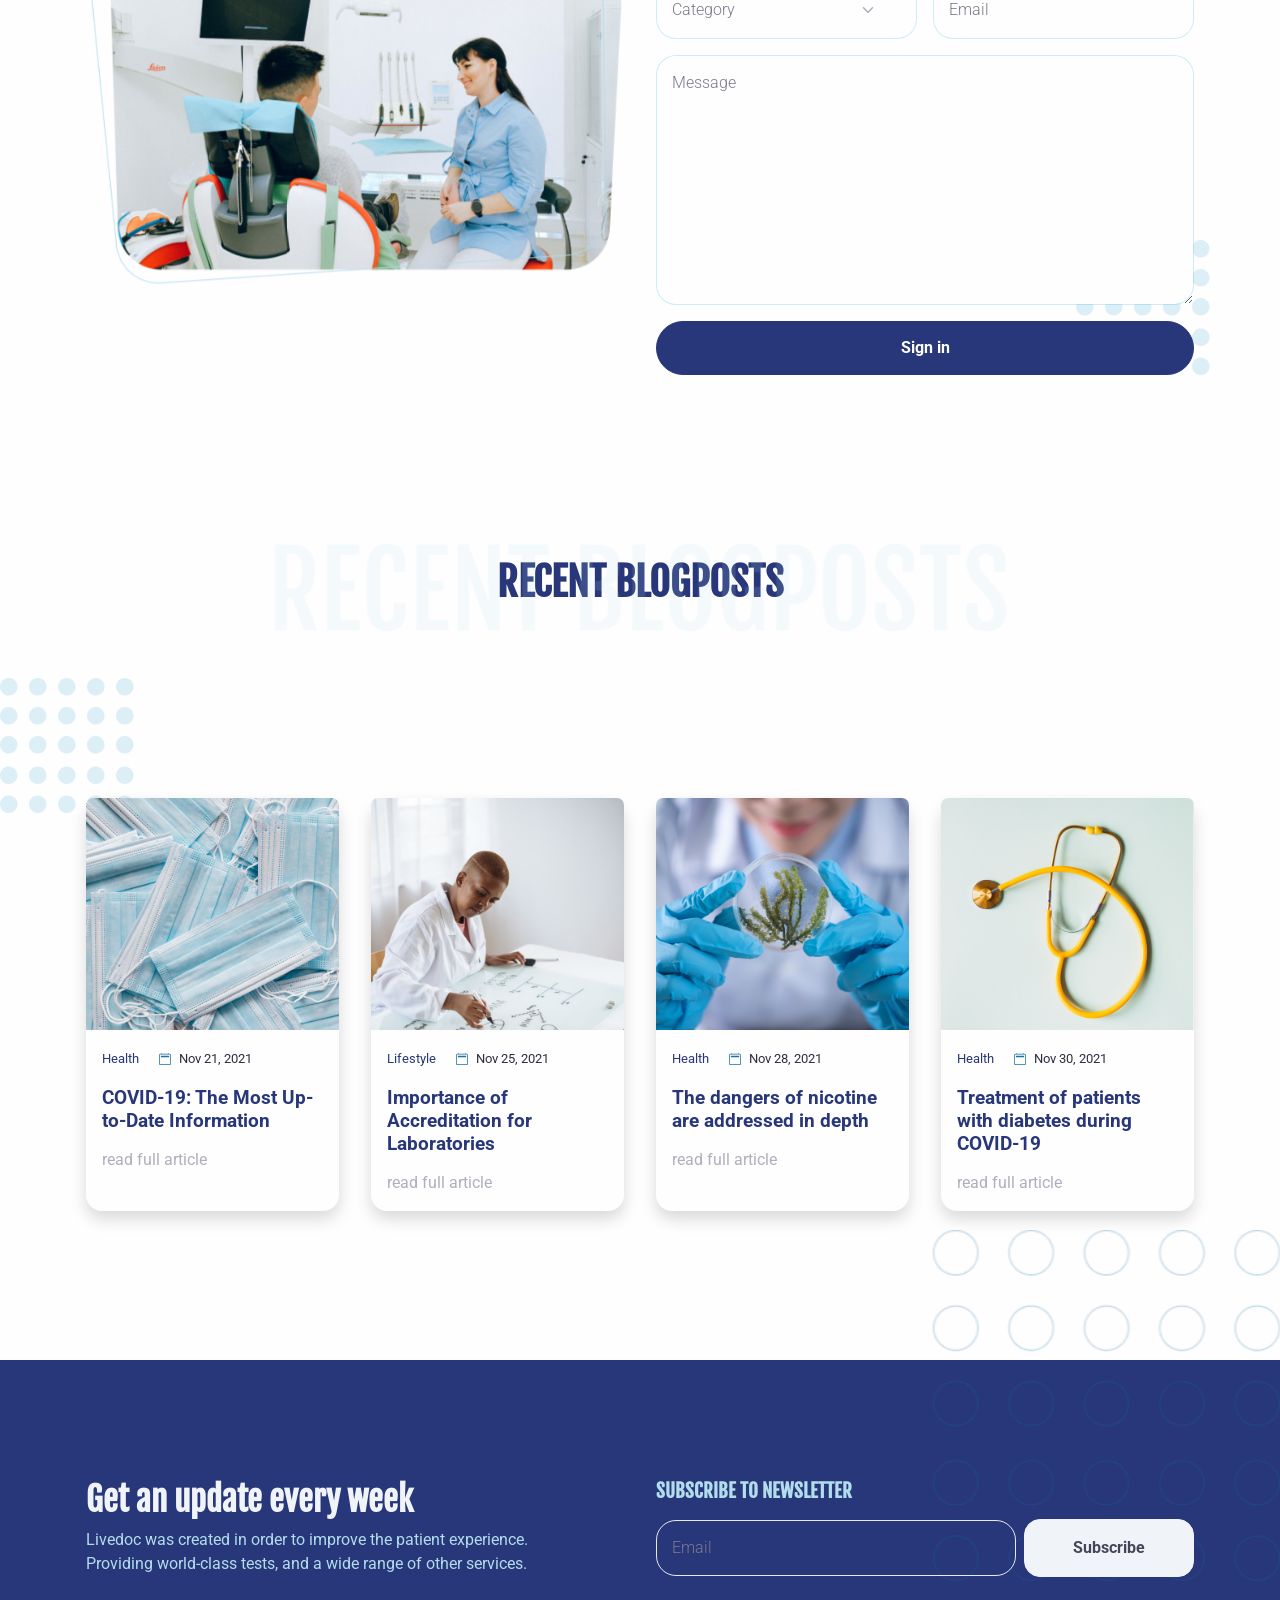
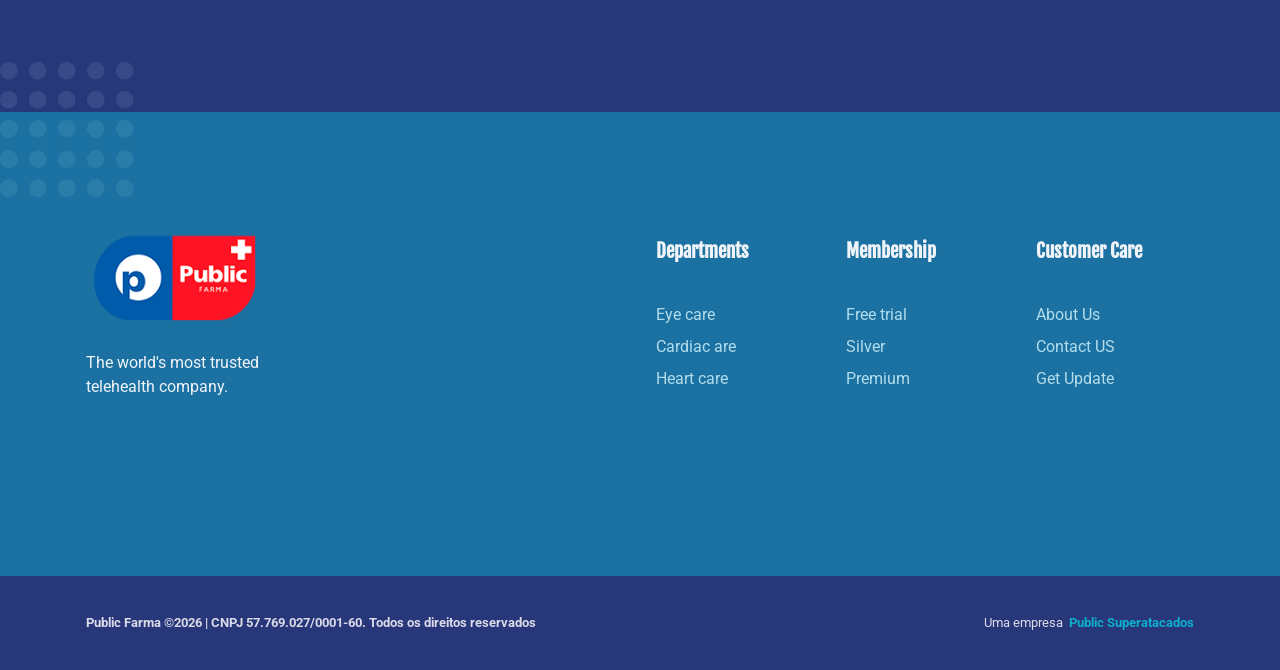
==== commit 27cb3b55: "att imgs att iimgs" ====
--- a/Tema Farma/public/index.html
+++ b/Tema Farma/public/index.html
@@ -645,7 +645,7 @@
 
         <div class="container">
           <div class="row py-8">
-            <div class="col-12 col-sm-12 col-lg-6 mb-4 order-0 order-sm-0"><a class="text-decoration-none" href="#"><img src="assets/img/gallery/footer-logo.png" height="51" alt="" /></a>
+            <div class="col-12 col-sm-12 col-lg-6 mb-4 order-0 order-sm-0"><a class="text-decoration-none" href="#"><img src="assets/img/gallery/footer-logo.png" height="90" alt="" /></a>
               <p class="text-light my-4">The world's most trusted <br />telehealth company.</p>
             </div>
             <div class="col-6 col-sm-4 col-lg-2 mb-3 order-2 order-sm-1">
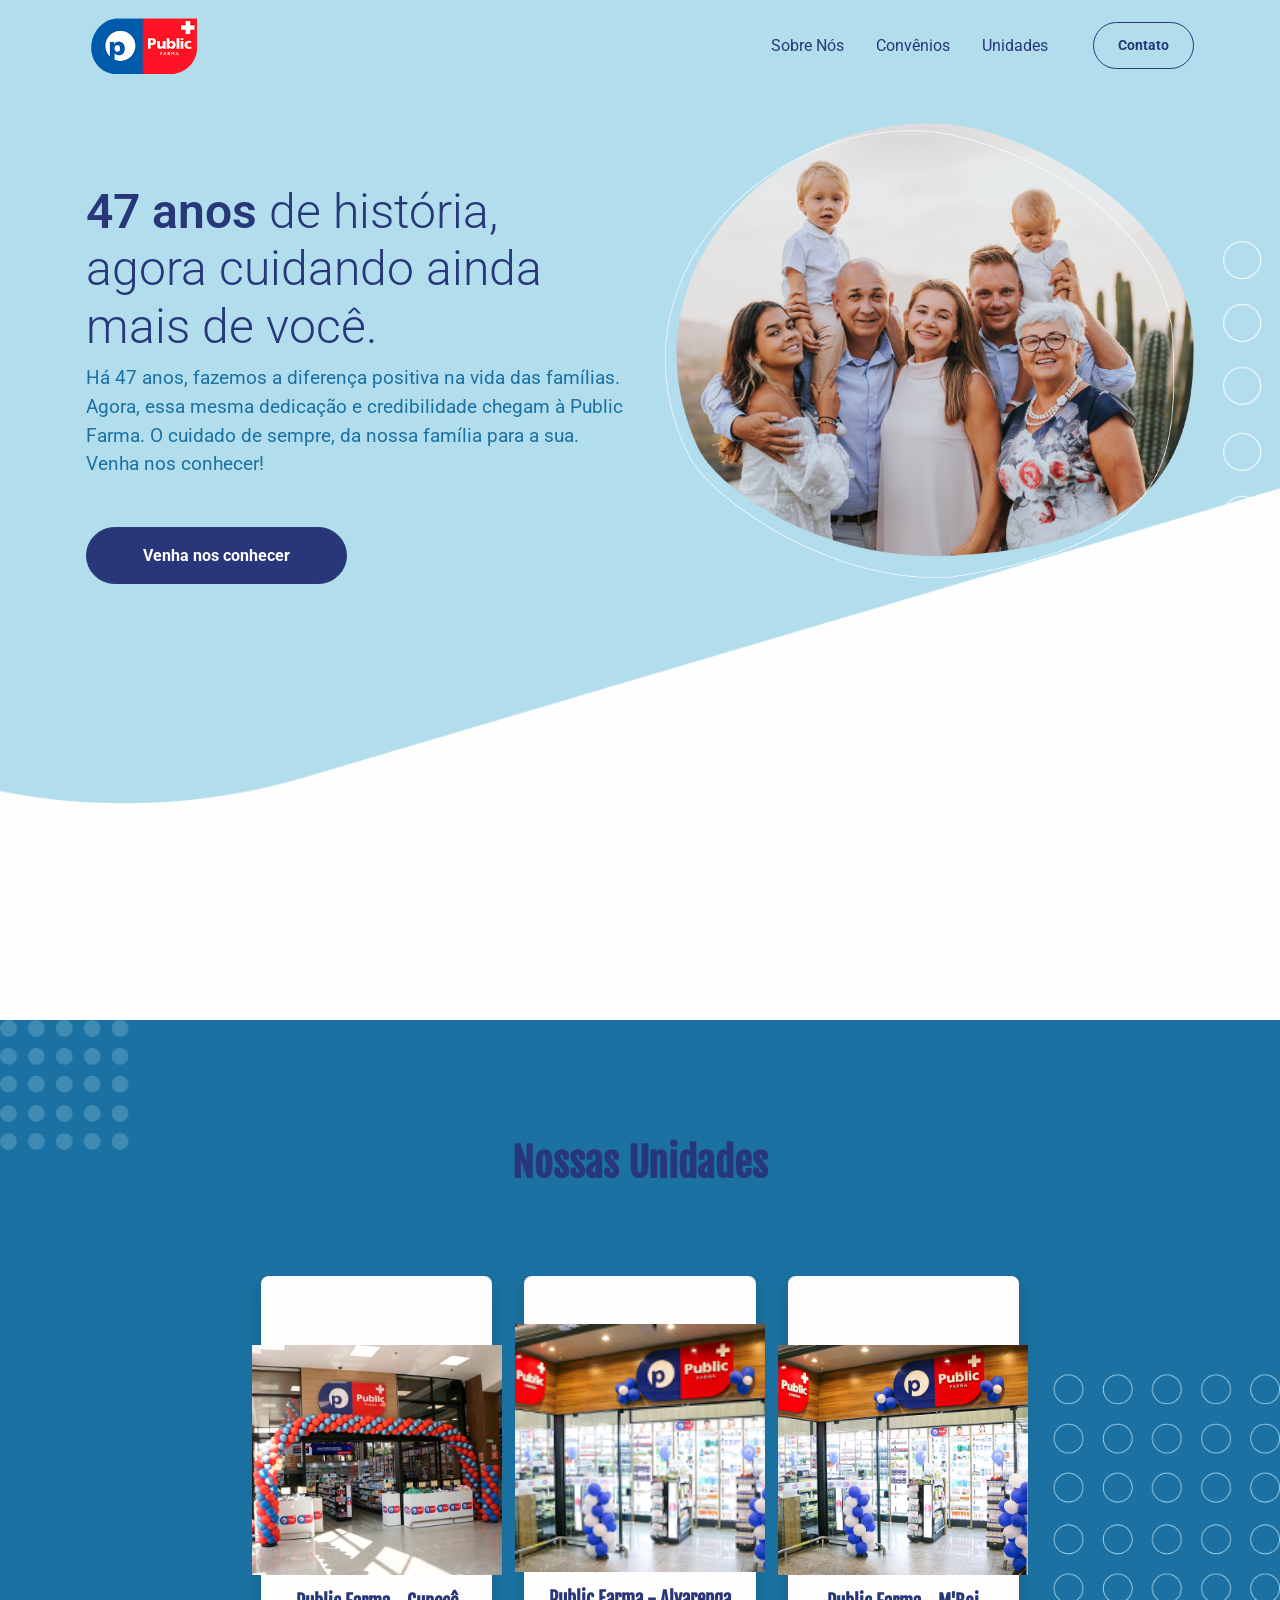
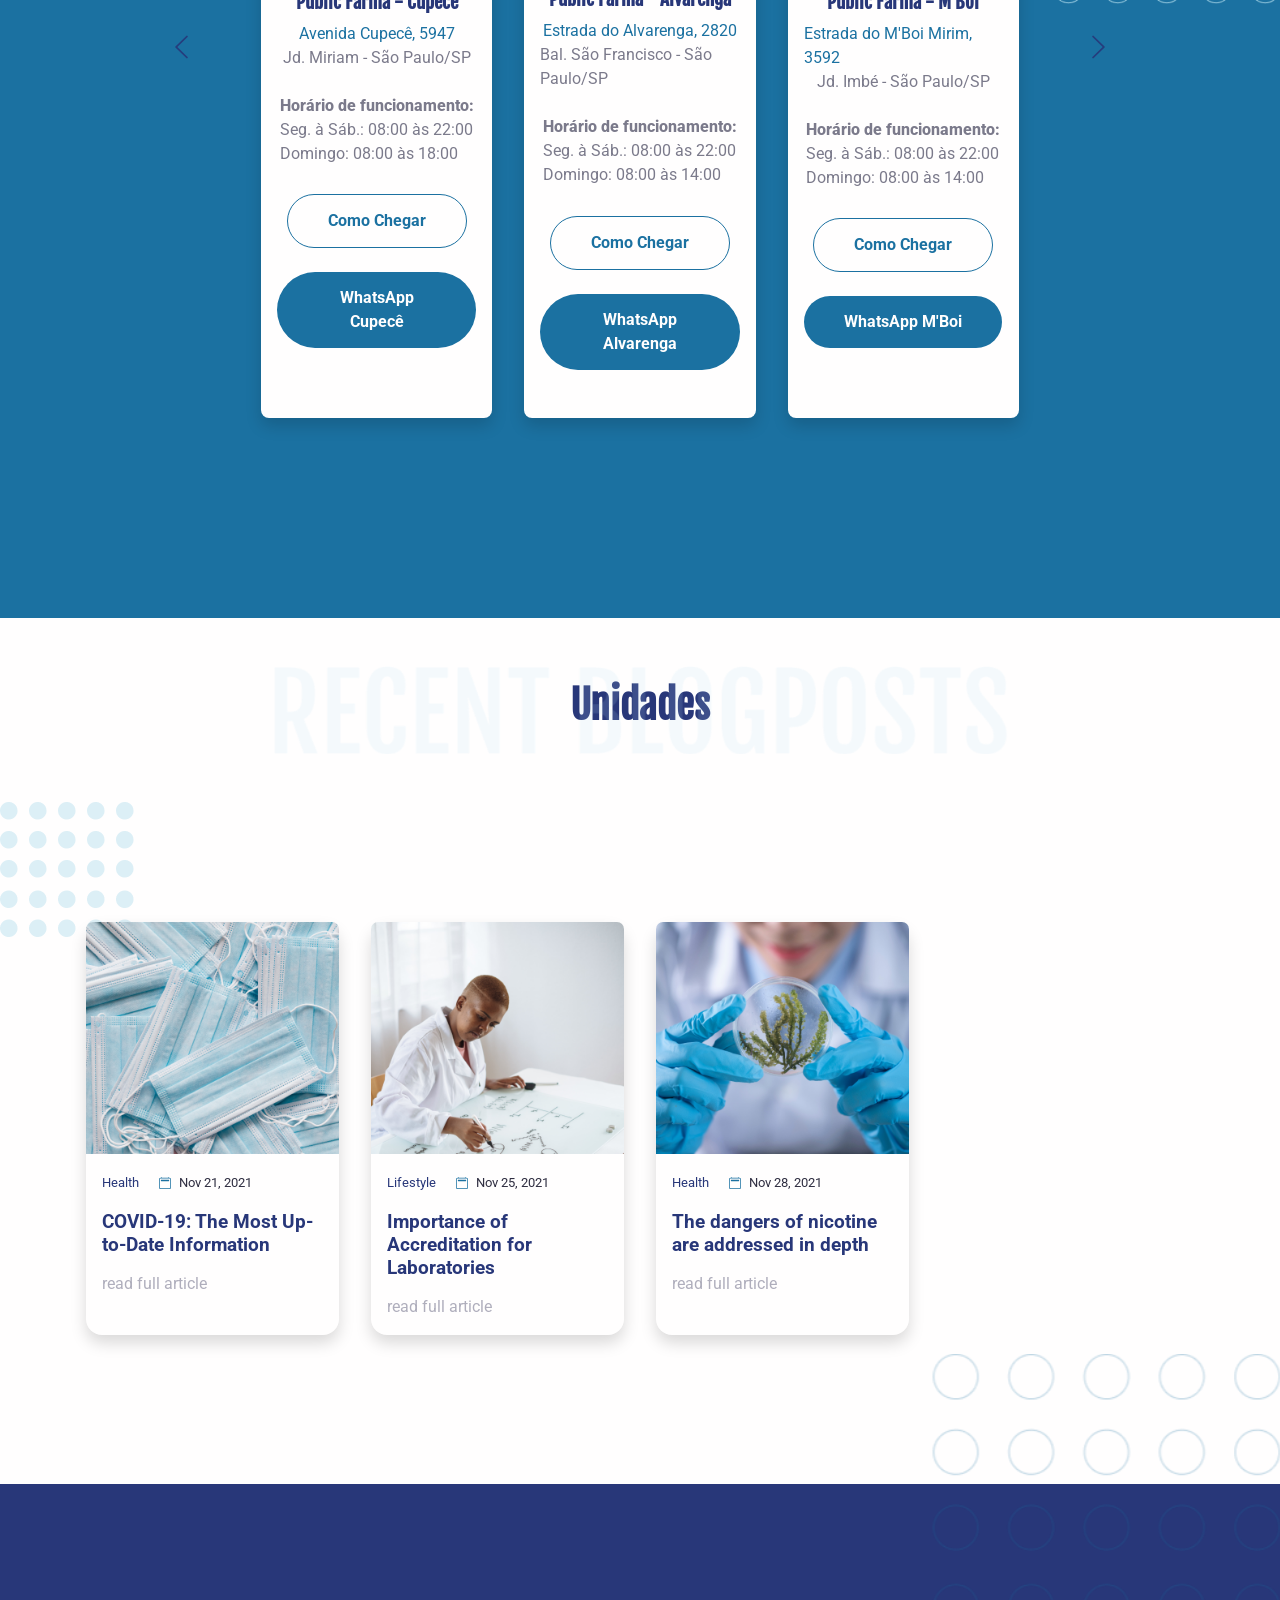
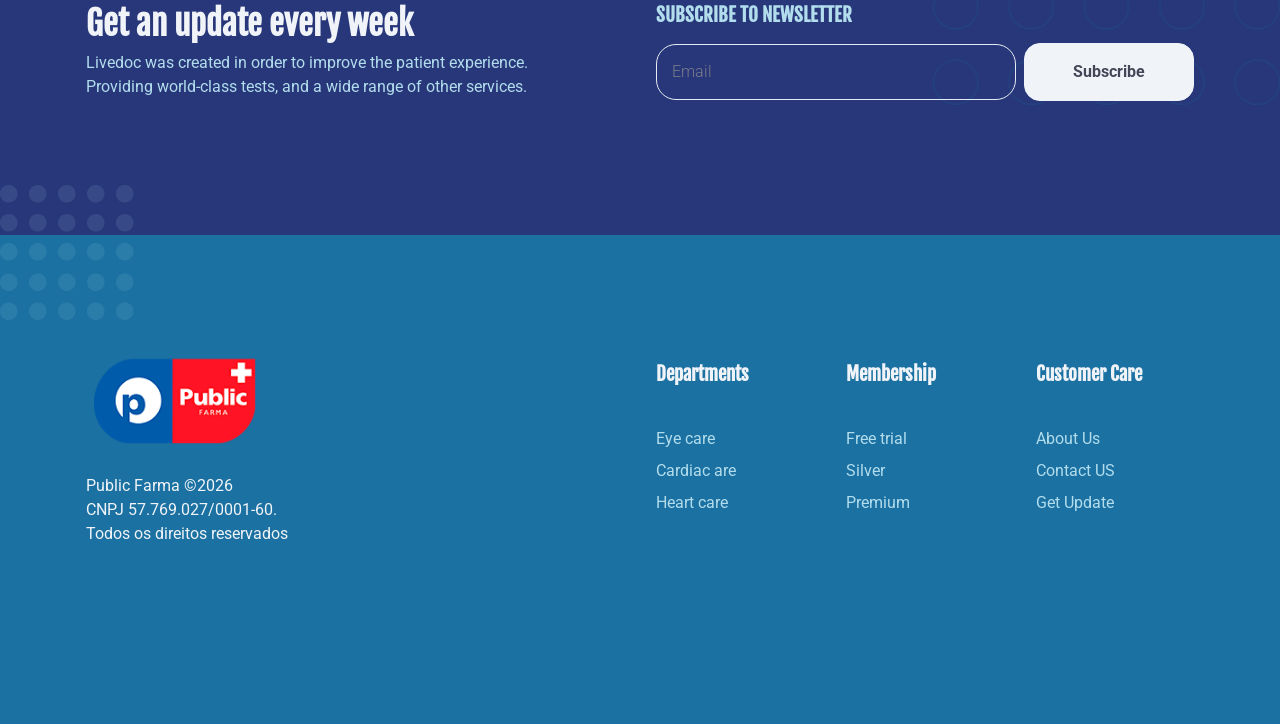
==== commit 1f1012e3: "att att" ====
--- a/Tema Farma/public/index.html
+++ b/Tema Farma/public/index.html
@@ -45,9 +45,8 @@
           <div class="collapse navbar-collapse border-top border-lg-0 mt-4 mt-lg-0" id="navbarSupportedContent">
             <ul class="navbar-nav ms-auto pt-2 pt-lg-0 font-base">
               <li class="nav-item px-2"><a class="nav-link" aria-current="page" href="#about">Sobre Nós</a></li>
-              <li class="nav-item px-2"><a class="nav-link" href="#departments">Departments</a></li>
               <li class="nav-item px-2"><a class="nav-link" href="#findUs">Convênios</a></li>
-              <li class="nav-item px-2"><a class="nav-link" href="#findUs">Unidades</a></li>
+              <li class="nav-item px-2"><a class="nav-link" href="#unidades">Unidades</a></li>
             </ul><a class="btn btn-sm btn-outline-primary rounded-pill order-1 order-lg-0 ms-lg-4" href="#!">Contato</a>
           </div>
         </div>
@@ -61,183 +60,22 @@
           <div class="row min-vh-xl-100 min-vh-xxl-25">
             <div class="col-md-5 col-xl-6 col-xxl-7 order-0 order-md-1 text-end"><img class="pt-7 pt-md-0 w-100" src="assets/img/gallery/hero.png" alt="hero-header" /></div>
             <div class="col-md-75 col-xl-6 col-xxl-5 text-md-start text-center py-6">
-              <h1 class="fw-light font-base fs-6 fs-xxl-7">We're <strong>determined </strong>for<br />your&nbsp;<strong>better life.</strong></h1>
-              <p class="fs-1 mb-5">You can get the care you need 24/7 – be it online or in <br />person. You will be treated by caring specialist doctors. </p><a class="btn btn-lg btn-primary rounded-pill" href="#!" role="button">Make an Appointment</a>
-            </div>
-          </div>
-        </div>
-      </section>
-
-
-      <!-- ============================================-->
-      <!-- <section> begin ============================-->
-      <section class="py-5" id="departments">
-
-        <div class="container">
-          <div class="row">
-            <div class="col-12 py-3">
-              <div class="bg-holder bg-size" style="background-image:url(assets/img/gallery/bg-departments.png);background-position:top center;background-size:contain;">
-              </div>
-              <!--/.bg-holder-->
-
-              <h1 class="text-center">OUR DEPARTMENTS</h1>
-            </div>
-          </div>
-        </div>
-        <!-- end of .container-->
-
-      </section>
-      <!-- <section> close ============================-->
-      <!-- ============================================-->
-
-
-
-
-      <!-- ============================================-->
-      <!-- <section> begin ============================-->
-      <section class="py-0">
-
-        <div class="container">
-          <div class="row py-5 align-items-center justify-content-center justify-content-lg-evenly">
-            <div class="col-auto col-md-4 col-lg-auto text-xl-start">
-              <div class="d-flex flex-column align-items-center">
-                <div class="icon-box text-center"><a class="text-decoration-none" href="#!"><img class="mb-3 deparment-icon" src="assets/img/icons/neurology.png" alt="..." /><img class="mb-3 deparment-icon-hover" src="assets/img/icons/neurology.svg" alt="..." />
-                    <p class="fs-1 fs-xxl-2 text-center">Neurology</p>
-                  </a></div>
-              </div>
-            </div>
-            <div class="col-auto col-md-4 col-lg-auto text-xl-start">
-              <div class="d-flex flex-column align-items-center">
-                <div class="icon-box text-center"><a class="text-decoration-none" href="#!"><img class="mb-3 deparment-icon" src="assets/img/icons/eye-care.png" alt="..." /><img class="mb-3 deparment-icon-hover" src="assets/img/icons/eye-care.svg" alt="..." />
-                    <p class="fs-1 fs-xxl-2 text-center">Eye care</p>
-                  </a></div>
-              </div>
-            </div>
-            <div class="col-auto col-md-4 col-lg-auto text-xl-start">
-              <div class="d-flex flex-column align-items-center">
-                <div class="icon-box text-center"><a class="text-decoration-none" href="#!"><img class="mb-3 deparment-icon" src="assets/img/icons/cardiac.png" alt="..." /><img class="mb-3 deparment-icon-hover" src="assets/img/icons/cardiac.svg" alt="..." />
-                    <p class="fs-1 fs-xxl-2 text-center">Cardiac care</p>
-                  </a></div>
-              </div>
-            </div>
-            <div class="col-auto col-md-4 col-lg-auto text-xl-start">
-              <div class="d-flex flex-column align-items-center">
-                <div class="icon-box text-center"><a class="text-decoration-none" href="#!"><img class="mb-3 deparment-icon" src="assets/img/icons/heart.png" alt="..." /><img class="mb-3 deparment-icon-hover" src="assets/img/icons/heart.svg" alt="..." />
-                    <p class="fs-1 fs-xxl-2 text-center">Heart care</p>
-                  </a></div>
-              </div>
-            </div>
-            <div class="col-auto col-md-4 col-lg-auto text-xl-start">
-              <div class="d-flex flex-column align-items-center">
-                <div class="icon-box text-center"><a class="text-decoration-none" href="#!"><img class="mb-3 deparment-icon" src="assets/img/icons/osteoporosis.png" alt="..." /><img class="mb-3 deparment-icon-hover" src="assets/img/icons/osteoporosis.svg" alt="..." />
-                    <p class="fs-1 fs-xxl-2 text-center">Osteoporosis</p>
-                  </a></div>
-              </div>
-            </div>
-            <div class="col-auto col-md-4 col-lg-auto text-xl-start">
-              <div class="d-flex flex-column align-items-center">
-                <div class="icon-box text-center"><a class="text-decoration-none" href="#!"><img class="mb-3 deparment-icon" src="assets/img/icons/ent.png" alt="..." /><img class="mb-3 deparment-icon-hover" src="assets/img/icons/ent.svg" alt="..." />
-                    <p class="fs-1 fs-xxl-2 text-center">ENT</p>
-                  </a></div>
-              </div>
-            </div>
-          </div>
-        </div>
-        <!-- end of .container-->
-
-      </section>
-      <!-- <section> close ============================-->
-      <!-- ============================================-->
-
-
-      <section class="bg-secondary">
-        <div class="bg-holder" style="background-image:url(assets/img/gallery/bg-eye-care.png);background-position:center;background-size:contain;">
-        </div>
-        <!--/.bg-holder-->
-
-        <div class="container">
-          <div class="row align-items-center">
-            <div class="col-md-5 col-xxl-6"><img class="img-fluid" src="assets/img/gallery/eye-care.png" alt="..." /></div>
-            <div class="col-md-7 col-xxl-6 text-center text-md-start">
-              <h2 class="fw-bold text-light mb-4 mt-4 mt-lg-0">Eye Care with Top Professionals<br class="d-none d-sm-block" />and In Budget.</h2>
-              <p class="text-light">We've built a healthcare system that puts your needs first.<br class="d-none d-sm-block" />For us, there is nothing more important than the health of <br class="d-none d-sm-block" />you and your loved ones. </p>
-              <div class="py-3"><a class="btn btn-lg btn-light rounded-pill" href="#!" role="button">Learn more </a></div>
-            </div>
-          </div>
-        </div>
-      </section>
-
-
-      <!-- ============================================-->
-      <!-- <section> begin ============================-->
-      <section class="pb-0" id="about">
-
-        <div class="container">
-          <div class="row">
-            <div class="col-12 py-3">
-              <div class="bg-holder bg-size" style="background-image:url(assets/img/gallery/about-us.png);background-position:top center;background-size:contain;">
-              </div>
-              <!--/.bg-holder-->
-
-              <h1 class="text-center">ABOUT US</h1>
-            </div>
-          </div>
-        </div>
-        <!-- end of .container-->
-
-      </section>
-      <!-- <section> close ============================-->
-      <!-- ============================================-->
-
-
-      <section class="py-5">
-        <div class="bg-holder bg-size" style="background-image:url(assets/img/gallery/about-bg.png);background-position:top center;background-size:contain;">
-        </div>
-        <!--/.bg-holder-->
-
-        <div class="container">
-          <div class="row align-items-center">
-            <div class="col-md-6 order-lg-1 mb-5 mb-lg-0"><img class="fit-cover rounded-circle w-100" src="assets/img/gallery/health-care.png" alt="..." /></div>
-            <div class="col-md-6 text-center text-md-start">
-              <h2 class="fw-bold mb-4">We are developing a healthcare <br class="d-none d-sm-block" />system around you</h2>
-              <p>We think that everyone should have easy access to excellent <br class="d-none d-sm-block" />healthcare. Our aim is to make the procedure as simple as <br class="d-none d-sm-block" />possible for our patients and to offer treatment no matter<br class="d-none d-sm-block" />where they are — in person or at their convenience. </p>
-              <div class="py-3">
-                <button class="btn btn-lg btn-outline-primary rounded-pill" type="submit">Learn more </button>
-              </div>
-            </div>
-          </div>
-        </div>
-      </section>
-
-
-      <!-- ============================================-->
-      <!-- <section> begin ============================-->
-      <section class="pb-0">
-
-        <div class="container">
-          <div class="row">
-            <div class="col-12 py-3">
-              <div class="bg-holder bg-size" style="background-image:url(assets/img/gallery/doctors-us.png);background-position:top center;background-size:contain;">
-              </div>
-              <!--/.bg-holder-->
-
-              <h1 class="text-center">OUR DOCTORS</h1>
-            </div>
-          </div>
-        </div>
-        <!-- end of .container-->
-
-      </section>
-      <!-- <section> close ============================-->
-      <!-- ============================================-->
-
-
-      <section class="py-5">
+              <h1 class="fw-light font-base fs-6 fs-xxl-7"><strong>47 anos</strong> de história, agora cuidando ainda mais de você.</h1>
+              <p class="fs-1 mb-5">Há 47 anos, fazemos a diferença positiva na vida das famílias. Agora, essa mesma dedicação e credibilidade chegam à Public Farma. O cuidado de sempre, da nossa família para a sua. Venha nos conhecer!</p>
+			  <a class="btn btn-lg btn-primary rounded-pill" href="#unidades" role="button">Venha nos conhecer</a>
+            </div>
+          </div>
+        </div>
+      </section>
+	  
+<!-- <section> begin ============================-->
+      <main class="main" id="unidades">
+		<section class="bg-secondary">
         <div class="bg-holder bg-size" style="background-image:url(assets/img/gallery/doctors-bg.png);background-position:top center;background-size:contain;">
         </div>
         <!--/.bg-holder-->
 
-        <div class="container">
+        <div class="container"> <h1 class="text-center">Nossas Unidades</h1>
           <div class="row flex-center">
             <div class="col-xl-10 px-0">
               <div class="carousel slide" id="carouselExampleDark" data-bs-ride="carousel"><a class="carousel-control-prev carousel-icon z-index-2" href="#carouselExampleDark" role="button" data-bs-slide="prev"><span class="carousel-control-prev-icon" aria-hidden="true"></span><span class="visually-hidden">Previous</span></a><a class="carousel-control-next carousel-icon z-index-2" href="#carouselExampleDark" role="button" data-bs-slide="next"><span class="carousel-control-next-icon" aria-hidden="true"></span><span class="visually-hidden">Next</span></a>
@@ -246,131 +84,53 @@
                     <div class="row h-100 m-lg-7 mx-3 mt-6 mx-md-4 my-md-7">
                       <div class="col-md-4 mb-8 mb-md-0">
                         <div class="card card-span h-100 shadow">
-                          <div class="card-body d-flex flex-column flex-center py-5"><img src="assets/img/gallery/anita.png" width="128" alt="..." />
-                            <h5 class="mt-3">Anita Deshai</h5>
-                            <p class="mb-0 fs-xxl-1">Pediatrics, Gochi Medicine</p>
-                            <p class="text-600 mb-0">Florida, United States</p>
-                            <p class="text-600 mb-4">10 years experience</p>
+                          <div class="card-body d-flex flex-column flex-center py-5"><img src="assets/img/gallery/anita.png" width="250" alt="..." />
+                            <h5 class="mt-3">Public Farma - Cupecê</h5>
+                            <p class="mb-0 fs-xxl-1">Avenida Cupecê, 5947</p>
+                            <p class="text-600 mb-0">Jd. Miriam - São Paulo/SP</p><br>
+							<p class="text-600 mb-4"><b>Horário de funcionamento:</b><br>Seg. à Sáb.: 08:00 às 22:00 <br>Domingo: 08:00 às 18:00</p>
                             <div class="text-center">
-                              <button class="btn btn-outline-secondary rounded-pill" type="submit">View Profile</button>
+                              <button class="btn btn-outline-secondary rounded-pill" type="submit">Como Chegar</button><br><br>
+							  <button class="btn btn-secondary hover-top rounded-pill border-0" type="submit">WhatsApp Cupecê</button>
                             </div>
                           </div>
                         </div>
                       </div>
                       <div class="col-md-4 mb-8 mb-md-0">
                         <div class="card card-span h-100 shadow">
-                          <div class="card-body d-flex flex-column flex-center py-5"><img src="assets/img/gallery/jane.png" width="128" alt="..." />
-                            <h5 class="mt-3">Jane Flakis</h5>
-                            <p class="mb-0 fs-xxl-1">Gynaecology, Abenka Care</p>
-                            <p class="text-600 mb-0">Melbourne, Australia</p>
-                            <p class="text-600 mb-4">12 years experience</p>
+                          <div class="card-body d-flex flex-column flex-center py-5"><img src="assets/img/gallery/jane.png" width="250" alt="..." />
+                            <h5 class="mt-3">Public Farma - Alvarenga</h5>
+                            <p class="mb-0 fs-xxl-1">Estrada do Alvarenga, 2820</p>
+                            <p class="text-600 mb-0"> Bal. São Francisco - São Paulo/SP</p><br>
+							<p class="text-600 mb-4"><b>Horário de funcionamento:</b><br>Seg. à Sáb.: 08:00 às 22:00 <br>Domingo: 08:00 às 14:00</p>
                             <div class="text-center">
-                              <button class="btn btn-outline-secondary rounded-pill" type="submit">View Profile</button>
+                              <button class="btn btn-outline-secondary rounded-pill" type="submit">Como Chegar</button><br><br>
+							  <button class="btn btn-secondary hover-top rounded-pill border-0" type="submit">WhatsApp Alvarenga</button>
                             </div>
                           </div>
                         </div>
                       </div>
                       <div class="col-md-4 mb-8 mb-md-0">
                         <div class="card card-span h-100 shadow">
-                          <div class="card-body d-flex flex-column flex-center py-5"><img src="assets/img/gallery/leo-mario.png" width="128" alt="..." />
-                            <h5 class="mt-3">Leo Mario</h5>
-                            <p class="mb-0 fs-xxl-1">Physiotherapy, FitCare</p>
-                            <p class="text-600 mb-0">London, England</p>
-                            <p class="text-600 mb-4">25 years experience</p>
+                          <div class="card-body d-flex flex-column flex-center py-5"><img src="assets/img/gallery/leo-mario.png" width="250" alt="..." />
+                            <h5 class="mt-3">Public Farma - M'Boi</h5>
+                            <p class="mb-0 fs-xxl-1">Estrada do M'Boi Mirim, 3592</p>
+                            <p class="text-600 mb-0">Jd. Imbé - São Paulo/SP</p><br>
+							<p class="text-600 mb-4"><b>Horário de funcionamento:</b><br>Seg. à Sáb.: 08:00 às 22:00 <br>Domingo: 08:00 às 14:00</p>
                             <div class="text-center">
-                              <button class="btn btn-secondary hover-top rounded-pill border-0" type="submit">View Profile</button>
+                              <button class="btn btn-outline-secondary rounded-pill" type="submit">Como Chegar</button><br><br>
+							  <button class="btn btn-secondary hover-top rounded-pill border-0" type="submit">WhatsApp M'Boi</button>
                             </div>
                           </div>
                         </div>
                       </div>
                     </div>
                   </div>
-                  <div class="carousel-item" data-bs-interval="2000">
-                    <div class="row h-100 m-lg-7 mx-3 mt-6 mx-md-4 my-md-7">
-                      <div class="col-md-4 mb-8 mb-md-0">
-                        <div class="card card-span h-100 shadow">
-                          <div class="card-body d-flex flex-column flex-center py-5"><img src="assets/img/gallery/anita.png" width="128" alt="..." />
-                            <h5 class="mt-3">Anita Deshai</h5>
-                            <p class="mb-0 fs-xxl-1">Pediatrics, Gochi Medicine</p>
-                            <p class="text-600 mb-0">Florida, United States</p>
-                            <p class="text-600 mb-4">10 years experience</p>
-                            <div class="text-center">
-                              <button class="btn btn-outline-secondary rounded-pill" type="submit">View Profile</button>
-                            </div>
-                          </div>
-                        </div>
-                      </div>
-                      <div class="col-md-4 mb-8 mb-md-0">
-                        <div class="card card-span h-100 shadow">
-                          <div class="card-body d-flex flex-column flex-center py-5"><img src="assets/img/gallery/jane.png" width="128" alt="..." />
-                            <h5 class="mt-3">Jane Flakis</h5>
-                            <p class="mb-0 fs-xxl-1">Gynaecology, Abenka Care</p>
-                            <p class="text-600 mb-0">Melbourne, Australia</p>
-                            <p class="text-600 mb-4">12 years experience</p>
-                            <div class="text-center">
-                              <button class="btn btn-outline-secondary rounded-pill" type="submit">View Profile</button>
-                            </div>
-                          </div>
-                        </div>
-                      </div>
-                      <div class="col-md-4 mb-8 mb-md-0">
-                        <div class="card card-span h-100 shadow">
-                          <div class="card-body d-flex flex-column flex-center py-5"><img src="assets/img/gallery/leo-mario.png" width="128" alt="..." />
-                            <h5 class="mt-3">Leo Mario</h5>
-                            <p class="mb-0 fs-xxl-1">Physiotherapy, FitCare</p>
-                            <p class="text-600 mb-0">London, England</p>
-                            <p class="text-600 mb-4">25 years experience</p>
-                            <div class="text-center">
-                              <button class="btn btn-secondary hover-top rounded-pill border-0" type="submit">View Profile</button>
-                            </div>
-                          </div>
-                        </div>
-                      </div>
+                  
+                  </div>
+                  
                     </div>
                   </div>
-                  <div class="carousel-item">
-                    <div class="row h-100 m-lg-7 mx-3 mt-6 mx-md-4 my-md-7">
-                      <div class="col-md-4 mb-8 mb-md-0">
-                        <div class="card card-span h-100 shadow">
-                          <div class="card-body d-flex flex-column flex-center py-5"><img src="assets/img/gallery/anita.png" width="128" alt="..." />
-                            <h5 class="mt-3">Anita Deshai</h5>
-                            <p class="mb-0 fs-xxl-1">Pediatrics, Gochi Medicine</p>
-                            <p class="text-600 mb-0">Florida, United States</p>
-                            <p class="text-600 mb-4">10 years experience</p>
-                            <div class="text-center">
-                              <button class="btn btn-outline-secondary rounded-pill" type="submit">View Profile</button>
-                            </div>
-                          </div>
-                        </div>
-                      </div>
-                      <div class="col-md-4 mb-8 mb-md-0">
-                        <div class="card card-span h-100 shadow">
-                          <div class="card-body d-flex flex-column flex-center py-5"><img src="assets/img/gallery/jane.png" width="128" alt="..." />
-                            <h5 class="mt-3">Jane Flakis</h5>
-                            <p class="mb-0 fs-xxl-1">Gynaecology, Abenka Care</p>
-                            <p class="text-600 mb-0">Melbourne, Australia</p>
-                            <p class="text-600 mb-4">12 years experience</p>
-                            <div class="text-center">
-                              <button class="btn btn-outline-secondary rounded-pill" type="submit">View Profile</button>
-                            </div>
-                          </div>
-                        </div>
-                      </div>
-                      <div class="col-md-4 mb-8 mb-md-0">
-                        <div class="card card-span h-100 shadow">
-                          <div class="card-body d-flex flex-column flex-center py-5"><img src="assets/img/gallery/leo-mario.png" width="128" alt="..." />
-                            <h5 class="mt-3">Leo Mario</h5>
-                            <p class="mb-0 fs-xxl-1">Physiotherapy, FitCare</p>
-                            <p class="text-600 mb-0">London, England</p>
-                            <p class="text-600 mb-4">25 years experience</p>
-                            <div class="text-center">
-                              <button class="btn btn-secondary hover-top rounded-pill border-0" type="submit">View Profile</button>
-                            </div>
-                          </div>
-                        </div>
-                      </div>
-                    </div>
-                  </div>
                 </div>
               </div>
             </div>
@@ -380,161 +140,7 @@
 
 
       <!-- ============================================-->
-      <!-- <section> begin ============================-->
-      <section class="py-5">
-
-        <div class="container">
-          <div class="row">
-            <div class="col-12 py-3">
-              <div class="bg-holder bg-size" style="background-image:url(assets/img/gallery/people.png);background-position:top center;background-size:contain;">
-              </div>
-              <!--/.bg-holder-->
-
-              <h1 class="text-center">PEOPLE WHO LOVE US</h1>
-            </div>
-          </div>
-        </div>
-        <!-- end of .container-->
-
-      </section>
-      <!-- <section> close ============================-->
-      <!-- ============================================-->
-
-
-      <section class="py-8">
-        <div class="bg-holder bg-size" style="background-image:url(assets/img/gallery/people-bg-1.png);background-position:center;background-size:cover;">
-        </div>
-        <!--/.bg-holder-->
-
-        <div class="container">
-          <div class="row align-items-center offset-sm-1">
-            <div class="carousel slide" id="carouselPeople" data-bs-ride="carousel">
-              <div class="carousel-inner">
-                <div class="carousel-item active" data-bs-interval="10000">
-                  <div class="row h-100">
-                    <div class="col-sm-3 text-center"><img src="assets/img/gallery/people-who-loves.png" width="100" alt="" />
-                      <h5 class="mt-3 fw-medium text-secondary">Edward Newgate</h5>
-                      <p class="fw-normal mb-0">Founder Circle</p>
-                    </div>
-                    <div class="col-sm-9 text-center text-sm-start pt-3 pt-sm-0">
-                      <h2>Fantastic Response!</h2>
-                      <div class="my-2"><i class="fas fa-star me-2"></i><i class="fas fa-star me-2"></i><i class="fas fa-star me-2"></i><i class="fas fa-star-half-alt me-2"></i><i class="far fa-star"></i></div>
-                      <p>This medical and health care facility distinguishes itself from the competition by providing technologically advanced medical and health care. A mobile app and a website are available via which you can easily schedule appointments, get online consultations, and see physicians, who will assist you through the whole procedure. And all of the prescriptions, medications, and other services they offer are 100% genuine, medically verified, and proved. I believe that the Livedoc staff is doing an outstanding job. Highly recommended their health care services.</p>
-                    </div>
-                  </div>
-                </div>
-                <div class="carousel-item" data-bs-interval="2000">
-                  <div class="row h-100">
-                    <div class="col-sm-3 text-center"><img src="assets/img/gallery/people-who-loves.png" width="100" alt="" />
-                      <h5 class="mt-3 fw-medium text-secondary">Jhon Doe</h5>
-                      <p class="fw-normal mb-0">UI/UX Designer</p>
-                    </div>
-                    <div class="col-sm-9 text-center text-sm-start pt-3 pt-sm-0">
-                      <h2>Fantastic Response!</h2>
-                      <div class="my-2"><i class="fas fa-star me-2"></i><i class="fas fa-star me-2"></i><i class="fas fa-star me-2"></i><i class="fas fa-star-half-alt me-2"></i><i class="far fa-star"></i></div>
-                      <p>This medical and health care facility distinguishes itself from the competition by providing technologically advanced medical and health care. A mobile app and a website are available via which you can easily schedule appointments, get online consultations, and see physicians, who will assist you through the whole procedure. And all of the prescriptions, medications, and other services they offer are 100% genuine, medically verified, and proved. I believe that the Livedoc staff is doing an outstanding job. Highly recommended their health care services.</p>
-                    </div>
-                  </div>
-                </div>
-                <div class="carousel-item">
-                  <div class="row h-100">
-                    <div class="col-sm-3 text-center"><img src="assets/img/gallery/people-who-loves.png" width="100" alt="" />
-                      <h5 class="mt-3 fw-medium text-secondary">Jeny Doe</h5>
-                      <p class="fw-normal mb-0">Web Designer</p>
-                    </div>
-                    <div class="col-sm-9 text-center text-sm-start pt-3 pt-sm-0">
-                      <h2>Fantastic Response!</h2>
-                      <div class="my-2"><i class="fas fa-star me-2"></i><i class="fas fa-star me-2"></i><i class="fas fa-star me-2"></i><i class="fas fa-star-half-alt me-2"></i><i class="far fa-star"></i></div>
-                      <p>This medical and health care facility distinguishes itself from the competition by providing technologically advanced medical and health care. A mobile app and a website are available via which you can easily schedule appointments, get online consultations, and see physicians, who will assist you through the whole procedure. And all of the prescriptions, medications, and other services they offer are 100% genuine, medically verified, and proved. I believe that the Livedoc staff is doing an outstanding job. Highly recommended their health care services.</p>
-                    </div>
-                  </div>
-                </div>
-              </div>
-              <div class="row">
-                <div class="position-relative z-index-2 mt-5">
-                  <ol class="carousel-indicators">
-                    <li class="active" data-bs-target="#carouselPeople" data-bs-slide-to="0"></li>
-                    <li data-bs-target="#carouselPeople" data-bs-slide-to="1"></li>
-                    <li data-bs-target="#carouselPeople" data-bs-slide-to="2"> </li>
-                  </ol>
-                </div>
-              </div>
-            </div>
-          </div>
-        </div>
-      </section>
-
-
-      <!-- ============================================-->
-      <!-- <section> begin ============================-->
-      <section class="py-5">
-
-        <div class="container">
-          <div class="row">
-            <div class="col-12 py-3">
-              <div class="bg-holder bg-size" style="background-image:url(assets/img/gallery/people.png);background-position:top center;background-size:contain;">
-              </div>
-              <!--/.bg-holder-->
-
-              <h1 class="text-center">APPOINTMENT</h1>
-            </div>
-          </div>
-        </div>
-        <!-- end of .container-->
-
-      </section>
-      <!-- <section> close ============================-->
-      <!-- ============================================-->
-
-
-      <section class="py-8">
-        <div class="container">
-          <div class="row">
-            <div class="bg-holder bg-size" style="background-image:url(assets/img/gallery/dot-bg.png);background-position:bottom right;background-size:auto;">
-            </div>
-            <!--/.bg-holder-->
-
-            <div class="col-lg-6 z-index-2 mb-5"><img class="w-100" src="assets/img/gallery/appointment.png" alt="..." /></div>
-            <div class="col-lg-6 z-index-2">
-              <form class="row g-3">
-                <div class="col-md-6">
-                  <label class="visually-hidden" for="inputName">Name</label>
-                  <input class="form-control form-livedoc-control" id="inputName" type="text" placeholder="Name" />
-                </div>
-                <div class="col-md-6">
-                  <label class="visually-hidden" for="inputPhone">Phone</label>
-                  <input class="form-control form-livedoc-control" id="inputPhone" type="text" placeholder="Phone" />
-                </div>
-                <div class="col-md-6">
-                  <label class="form-label visually-hidden" for="inputCategory">Category</label>
-                  <select class="form-select" id="inputCategory">
-                    <option selected="selected">Category</option>
-                    <option> Category One</option>
-                    <option> Category Two</option>
-                    <option> Category Three</option>
-                  </select>
-                </div>
-                <div class="col-md-6">
-                  <label class="form-label visually-hidden" for="inputEmail">Email</label>
-                  <input class="form-control form-livedoc-control" id="inputEmail" type="email" placeholder="Email" />
-                </div>
-                <div class="col-md-12">
-                  <label class="form-label visually-hidden" for="validationTextarea">Message</label>
-                  <textarea class="form-control form-livedoc-control" id="validationTextarea" placeholder="Message" style="height: 250px;" required="required"></textarea>
-                </div>
-                <div class="col-12">
-                  <div class="d-grid">
-                    <button class="btn btn-primary rounded-pill" type="submit">Sign in</button>
-                  </div>
-                </div>
-              </form>
-            </div>
-          </div>
-        </div>
-      </section>
-
-
-      <!-- ============================================-->
+
       <!-- <section> begin ============================-->
       <section class="py-5">
 
@@ -545,7 +151,7 @@
               </div>
               <!--/.bg-holder-->
 
-              <h1 class="text-center">RECENT BLOGPOSTS</h1>
+              <h1 class="text-center">Unidades</h1>
             </div>
           </div>
         </div>
@@ -596,17 +202,6 @@
                 </div>
               </div>
             </div>
-            <div class="col-sm-6 col-lg-3 mb-4">
-              <div class="card h-100 shadow card-span rounded-3"><img class="card-img-top rounded-top-3" src="assets/img/gallery/treatment.png" alt="news" />
-                <div class="card-body"><span class="fs--1 text-primary me-3">Health</span>
-                  <svg class="bi bi-calendar2 me-2" xmlns="http://www.w3.org/2000/svg" width="12" height="12" fill="currentColor" viewBox="0 0 16 16">
-                    <path d="M3.5 0a.5.5 0 0 1 .5.5V1h8V.5a.5.5 0 0 1 1 0V1h1a2 2 0 0 1 2 2v11a2 2 0 0 1-2 2H2a2 2 0 0 1-2-2V3a2 2 0 0 1 2-2h1V.5a.5.5 0 0 1 .5-.5zM2 2a1 1 0 0 0-1 1v11a1 1 0 0 0 1 1h12a1 1 0 0 0 1-1V3a1 1 0 0 0-1-1H2z"></path>
-                    <path d="M2.5 4a.5.5 0 0 1 .5-.5h10a.5.5 0 0 1 .5.5v1a.5.5 0 0 1-.5.5H3a.5.5 0 0 1-.5-.5V4z"> </path>
-                  </svg><span class="fs--1 text-900">Nov 30, 2021</span><span class="fs--1"></span>
-                  <h5 class="font-base fs-lg-0 fs-xl-1 my-3">Treatment of patients with diabetes during COVID-19</h5><a class="stretched-link" href="#!">read full article</a>
-                </div>
-              </div>
-            </div>
           </div>
         </div>
       </section>
@@ -646,7 +241,7 @@
         <div class="container">
           <div class="row py-8">
             <div class="col-12 col-sm-12 col-lg-6 mb-4 order-0 order-sm-0"><a class="text-decoration-none" href="#"><img src="assets/img/gallery/footer-logo.png" height="90" alt="" /></a>
-              <p class="text-light my-4">The world's most trusted <br />telehealth company.</p>
+              <p class="text-light my-4">Public Farma ©2026<br>CNPJ 57.769.027/0001-60.<br>Todos os direitos reservados<br></p>
             </div>
             <div class="col-6 col-sm-4 col-lg-2 mb-3 order-2 order-sm-1">
               <h5 class="lh-lg fw-bold mb-4 text-light font-sans-serif">Departments</h5>
@@ -677,24 +272,7 @@
 
 
         <!-- ============================================-->
-        <!-- <section> begin ============================-->
-        <section class="py-0 bg-primary">
-
-          <div class="container">
-            <div class="row justify-content-md-between justify-content-evenly py-4">
-              <div class="col-12 col-sm-8 col-md-6 col-lg-auto text-center text-md-start">
-                <p class="fs--1 my-2 fw-bold text-200">Public Farma ©2026 | CNPJ 57.769.027/0001-60. Todos os direitos reservados</p>
-              </div>
-              <div class="col-12 col-sm-8 col-md-6">
-                <p class="fs--1 my-2 text-center text-md-end text-200"> Uma empresa&nbsp; <a class="fw-bold text-info" href="https://public.com.br/" target="_blank">Public Superatacados</a>
-                </p>
-              </div>
-            </div>
-          </div>
-          <!-- end of .container-->
-
-        </section>
-        <!-- <section> close ============================-->
+        
         <!-- ============================================-->
 
 
@@ -702,12 +280,7 @@
     </main>
     <!-- ===============================================-->
     <!--    End of Main Content-->
-    <!-- ===============================================-->
-
-
-
-
-    <!-- ===============================================-->
+
     <!--    JavaScripts-->
     <!-- ===============================================-->
     <script src="vendors/@popperjs/popper.min.js"></script>
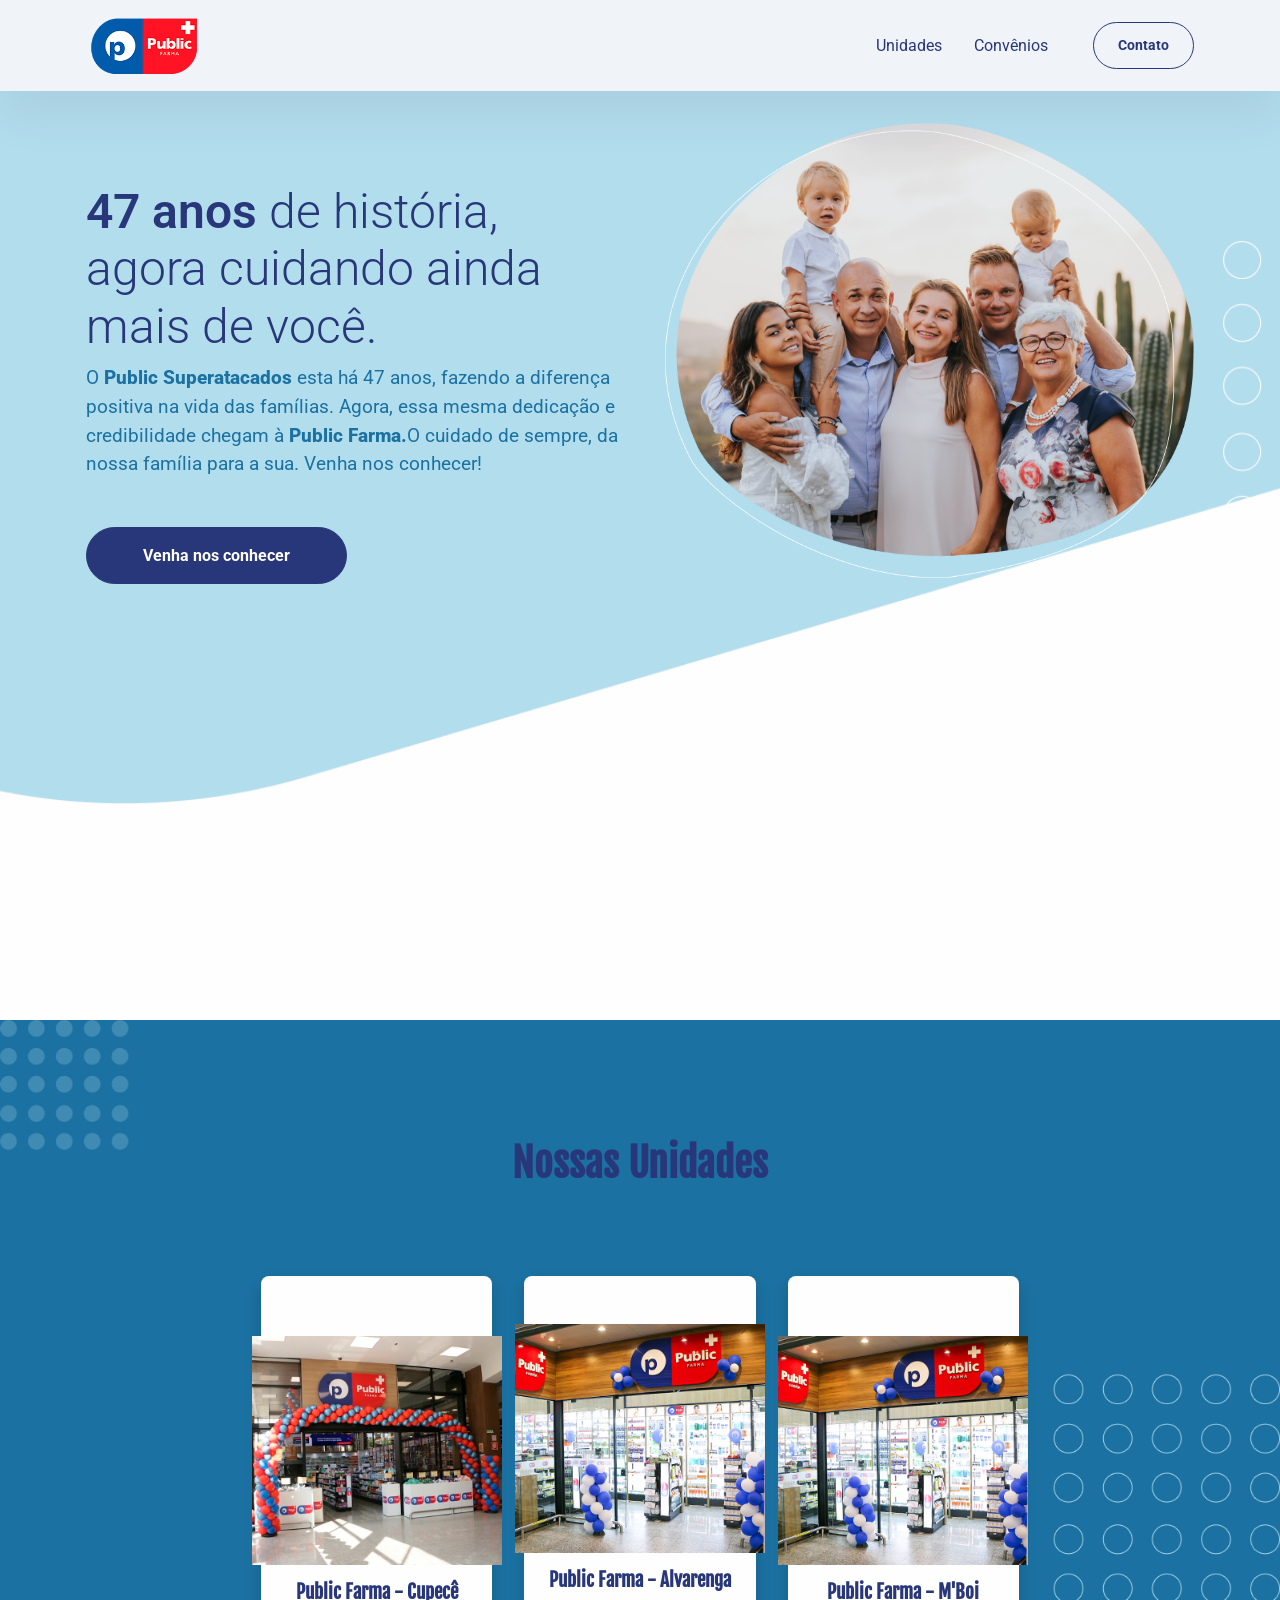
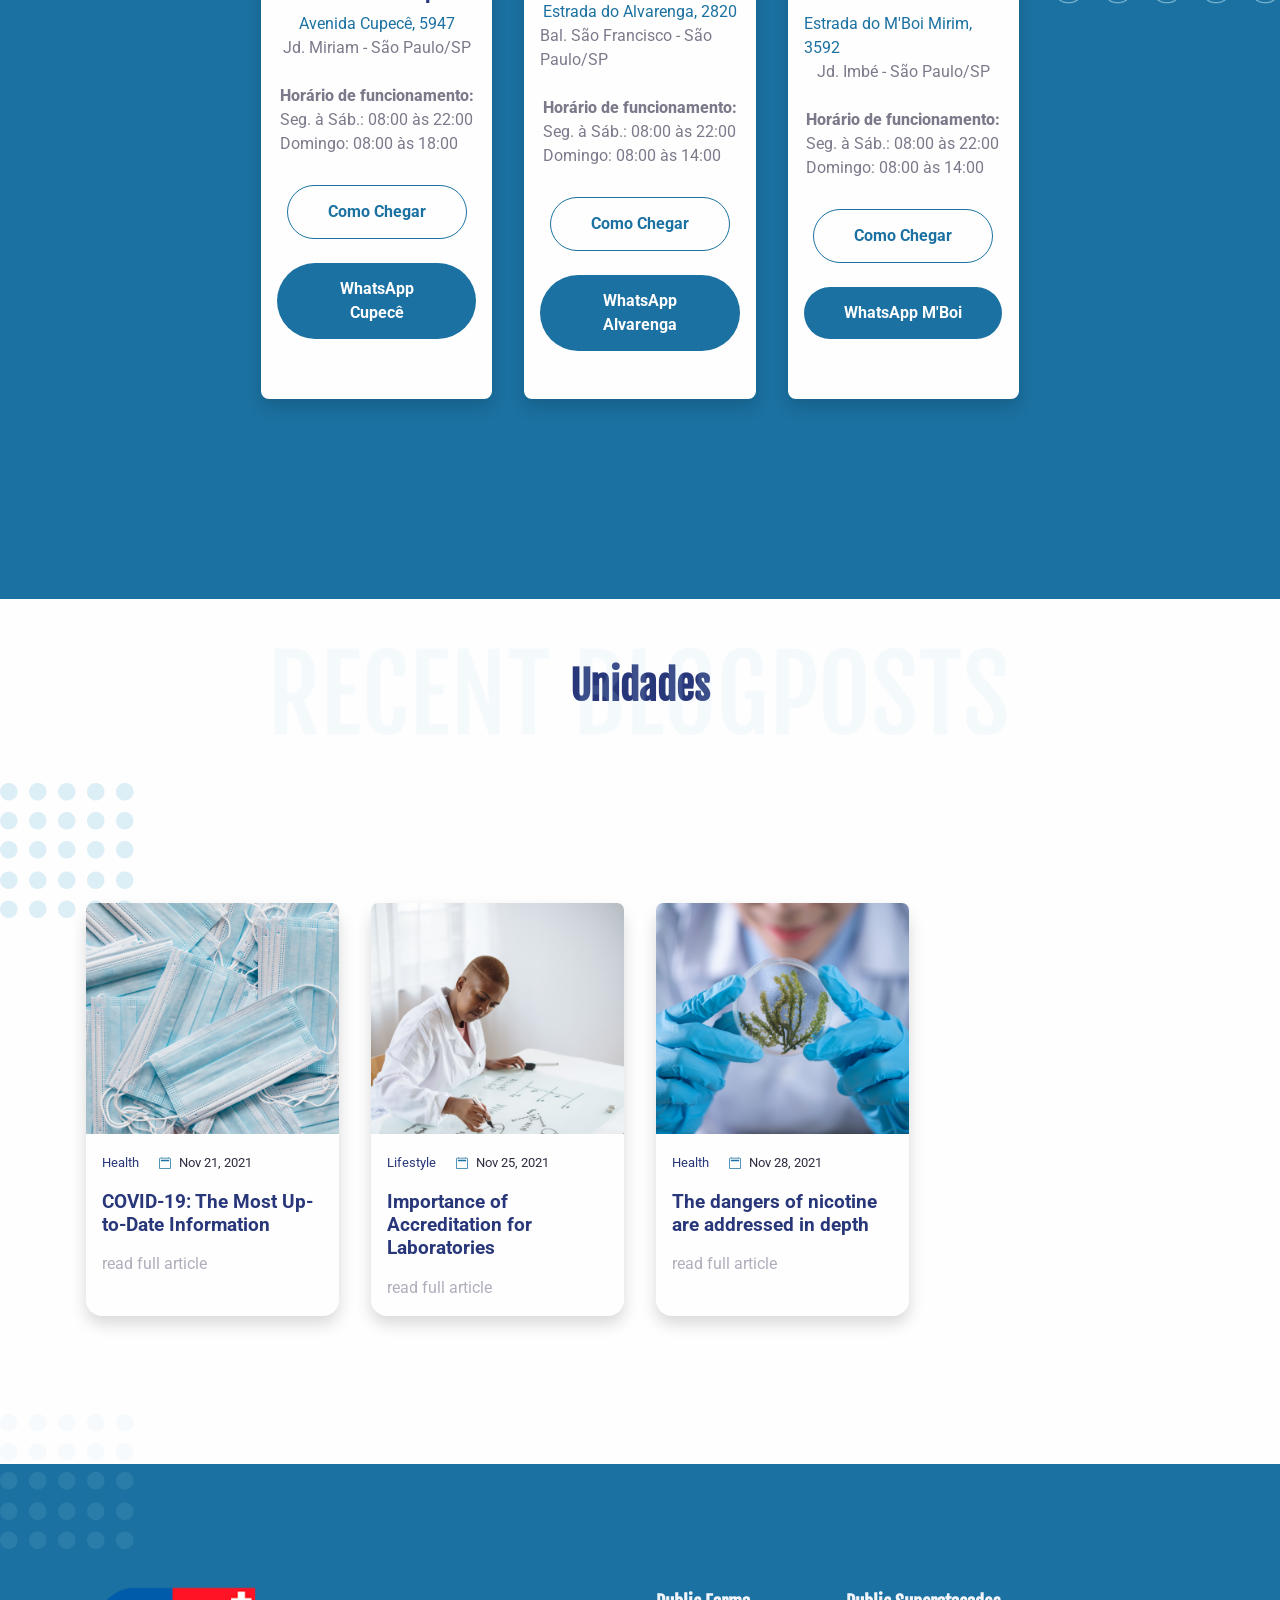
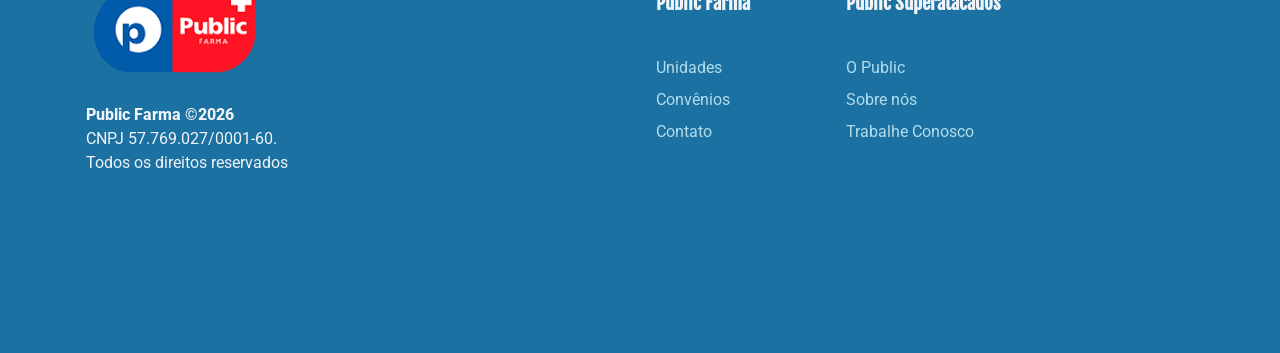
==== commit 098abc61: "att" ====
--- a/Tema Farma/public/index.html
+++ b/Tema Farma/public/index.html
@@ -44,10 +44,9 @@
           <button class="navbar-toggler" type="button" data-bs-toggle="collapse" data-bs-target="#navbarSupportedContent" aria-controls="navbarSupportedContent" aria-expanded="false" aria-label="Toggle navigation"><span class="navbar-toggler-icon"> </span></button>
           <div class="collapse navbar-collapse border-top border-lg-0 mt-4 mt-lg-0" id="navbarSupportedContent">
             <ul class="navbar-nav ms-auto pt-2 pt-lg-0 font-base">
-              <li class="nav-item px-2"><a class="nav-link" aria-current="page" href="#about">Sobre Nós</a></li>
-              <li class="nav-item px-2"><a class="nav-link" href="#findUs">Convênios</a></li>
               <li class="nav-item px-2"><a class="nav-link" href="#unidades">Unidades</a></li>
-            </ul><a class="btn btn-sm btn-outline-primary rounded-pill order-1 order-lg-0 ms-lg-4" href="#!">Contato</a>
+			  <li class="nav-item px-2"><a class="nav-link" href="#convenios">Convênios</a></li>
+            </ul><a class="btn btn-sm btn-outline-primary rounded-pill order-1 order-lg-0 ms-lg-4" href="#unidades">Contato</a>
           </div>
         </div>
       </nav>
@@ -61,7 +60,7 @@
             <div class="col-md-5 col-xl-6 col-xxl-7 order-0 order-md-1 text-end"><img class="pt-7 pt-md-0 w-100" src="assets/img/gallery/hero.png" alt="hero-header" /></div>
             <div class="col-md-75 col-xl-6 col-xxl-5 text-md-start text-center py-6">
               <h1 class="fw-light font-base fs-6 fs-xxl-7"><strong>47 anos</strong> de história, agora cuidando ainda mais de você.</h1>
-              <p class="fs-1 mb-5">Há 47 anos, fazemos a diferença positiva na vida das famílias. Agora, essa mesma dedicação e credibilidade chegam à Public Farma. O cuidado de sempre, da nossa família para a sua. Venha nos conhecer!</p>
+              <p class="fs-1 mb-5">O <b>Public Superatacados</b> esta há 47 anos, fazendo a diferença positiva na vida das famílias. Agora, essa mesma dedicação e credibilidade chegam à <b>Public Farma.</b>O cuidado de sempre, da nossa família para a sua. Venha nos conhecer!</p>
 			  <a class="btn btn-lg btn-primary rounded-pill" href="#unidades" role="button">Venha nos conhecer</a>
             </div>
           </div>
@@ -78,48 +77,56 @@
         <div class="container"> <h1 class="text-center">Nossas Unidades</h1>
           <div class="row flex-center">
             <div class="col-xl-10 px-0">
-              <div class="carousel slide" id="carouselExampleDark" data-bs-ride="carousel"><a class="carousel-control-prev carousel-icon z-index-2" href="#carouselExampleDark" role="button" data-bs-slide="prev"><span class="carousel-control-prev-icon" aria-hidden="true"></span><span class="visually-hidden">Previous</span></a><a class="carousel-control-next carousel-icon z-index-2" href="#carouselExampleDark" role="button" data-bs-slide="next"><span class="carousel-control-next-icon" aria-hidden="true"></span><span class="visually-hidden">Next</span></a>
+              <div class="carousel slide" id="carouselExampleDark" data-bs-ride="carousel">
                 <div class="carousel-inner">
                   <div class="carousel-item active" data-bs-interval="10000">
                     <div class="row h-100 m-lg-7 mx-3 mt-6 mx-md-4 my-md-7">
                       <div class="col-md-4 mb-8 mb-md-0">
                         <div class="card card-span h-100 shadow">
-                          <div class="card-body d-flex flex-column flex-center py-5"><img src="assets/img/gallery/anita.png" width="250" alt="..." />
+                          <div class="card-body d-flex flex-column flex-center py-5"><img src="assets/img/gallery/unicupece.png" width="250" alt="..." />
                             <h5 class="mt-3">Public Farma - Cupecê</h5>
                             <p class="mb-0 fs-xxl-1">Avenida Cupecê, 5947</p>
                             <p class="text-600 mb-0">Jd. Miriam - São Paulo/SP</p><br>
 							<p class="text-600 mb-4"><b>Horário de funcionamento:</b><br>Seg. à Sáb.: 08:00 às 22:00 <br>Domingo: 08:00 às 18:00</p>
                             <div class="text-center">
-                              <button class="btn btn-outline-secondary rounded-pill" type="submit">Como Chegar</button><br><br>
-							  <button class="btn btn-secondary hover-top rounded-pill border-0" type="submit">WhatsApp Cupecê</button>
+                              <a href="https://goo.gl/maps/v7kRA8uLJCFEiMup6" target="_blank">
+							  <button class="btn btn-outline-secondary rounded-pill" type="submit">Como Chegar</button></a><br><br>
+							  <a href="https://api.whatsapp.com/send?phone=5511982738215&text=Olá%20Gostaria%20de%20falar%20com%20a%20Public%20Farma%20Cupecê" target="_blank">
+							  <button class="btn btn-secondary hover-top rounded-pill border-0" type="button">WhatsApp Cupecê</button></a>
                             </div>
                           </div>
                         </div>
                       </div>
                       <div class="col-md-4 mb-8 mb-md-0">
                         <div class="card card-span h-100 shadow">
-                          <div class="card-body d-flex flex-column flex-center py-5"><img src="assets/img/gallery/jane.png" width="250" alt="..." />
+                          <div class="card-body d-flex flex-column flex-center py-5"><img src="assets/img/gallery/unialvarenga.png" width="250" alt="..." />
                             <h5 class="mt-3">Public Farma - Alvarenga</h5>
                             <p class="mb-0 fs-xxl-1">Estrada do Alvarenga, 2820</p>
                             <p class="text-600 mb-0"> Bal. São Francisco - São Paulo/SP</p><br>
 							<p class="text-600 mb-4"><b>Horário de funcionamento:</b><br>Seg. à Sáb.: 08:00 às 22:00 <br>Domingo: 08:00 às 14:00</p>
                             <div class="text-center">
-                              <button class="btn btn-outline-secondary rounded-pill" type="submit">Como Chegar</button><br><br>
-							  <button class="btn btn-secondary hover-top rounded-pill border-0" type="submit">WhatsApp Alvarenga</button>
+                              <a href="https://goo.gl/maps/FdeTSGWbs2F6KG6j9" target="_blank">
+							  <button class="btn btn-outline-secondary rounded-pill" type="submit">Como Chegar</button></a><br><br>
+							  <a href="https://api.whatsapp.com/send?phone=5511941522631&text=Olá%20Gostaria%20de%20falar%20com%20a%20Public%20Farma%20Alvarenga" target="_blank">
+							  <button class="btn btn-secondary hover-top rounded-pill border-0" type="button">WhatsApp Alvarenga</button>
+							  </a>
                             </div>
                           </div>
                         </div>
                       </div>
                       <div class="col-md-4 mb-8 mb-md-0">
                         <div class="card card-span h-100 shadow">
-                          <div class="card-body d-flex flex-column flex-center py-5"><img src="assets/img/gallery/leo-mario.png" width="250" alt="..." />
+                          <div class="card-body d-flex flex-column flex-center py-5"><img src="assets/img/gallery/unimboi.png" width="250" alt="..." />
                             <h5 class="mt-3">Public Farma - M'Boi</h5>
                             <p class="mb-0 fs-xxl-1">Estrada do M'Boi Mirim, 3592</p>
                             <p class="text-600 mb-0">Jd. Imbé - São Paulo/SP</p><br>
 							<p class="text-600 mb-4"><b>Horário de funcionamento:</b><br>Seg. à Sáb.: 08:00 às 22:00 <br>Domingo: 08:00 às 14:00</p>
                             <div class="text-center">
-                              <button class="btn btn-outline-secondary rounded-pill" type="submit">Como Chegar</button><br><br>
-							  <button class="btn btn-secondary hover-top rounded-pill border-0" type="submit">WhatsApp M'Boi</button>
+                              <a href="https://maps.app.goo.gl/mRiXfCqAbsccqY5DA" target="_blank">
+							  <button class="btn btn-outline-secondary rounded-pill" type="submit">Como Chegar</button></a><br><br>
+							  <a href="https://api.whatsapp.com/send?phone=5511968574326&text=Olá%20Gostaria%20de%20falar%20com%20a%20Public%20Farma%20M%20Boi%20Mirim" target="_blank">
+							  <button class="btn btn-secondary hover-top rounded-pill border-0" type="button">WhatsApp M'Boi</button>
+							  </a>
                             </div>
                           </div>
                         </div>
@@ -205,34 +212,8 @@
           </div>
         </div>
       </section>
-      <section class="bg-primary">
-        <div class="bg-holder bg-size" style="background-image:url(assets/img/gallery/cta-bg.png);background-position:center right;margin-top:-8.125rem;background-size:contain;">
-        </div>
-        <!--/.bg-holder-->
-
-        <div class="container">
-          <div class="row">
-            <div class="col-lg-6">
-              <h2 class="fw-bold text-light">Get an update every week</h2>
-              <p class="text-soft-primary">Livedoc was created in order to improve the patient experience. <br />Providing world-class tests, and a wide range of other services.</p>
-            </div>
-            <div class="col-lg-6">
-              <h5 class="mb-3 text-soft-primary">SUBSCRIBE TO NEWSLETTER </h5>
-              <form class="row gx-2 gy-2 align-items-center">
-                <div class="col">
-                  <div class="input-group-icon">
-                    <label class="visually-hidden" for="inputEmailCta">Address</label>
-                    <input class="form-control form-livedoc-control form-cta-control text-soft-primary" id="inputEmailCta" type="email" placeholder="Email" />
-                  </div>
-                </div>
-                <div class="d-grid gap-3 col-sm-auto">
-                  <button class="btn btn-lg btn-light rounded-3 px-5 py-3" type="submit">Subscribe</button>
-                </div>
-              </form>
-            </div>
-          </div>
-        </div>
-      </section>
+
+
       <section class="py-0 bg-secondary">
         <div class="bg-holder opacity-25" style="background-image:url(assets/img/gallery/dot-bg.png);background-position:top left;margin-top:-3.125rem;background-size:auto;">
         </div>
@@ -241,32 +222,32 @@
         <div class="container">
           <div class="row py-8">
             <div class="col-12 col-sm-12 col-lg-6 mb-4 order-0 order-sm-0"><a class="text-decoration-none" href="#"><img src="assets/img/gallery/footer-logo.png" height="90" alt="" /></a>
-              <p class="text-light my-4">Public Farma ©2026<br>CNPJ 57.769.027/0001-60.<br>Todos os direitos reservados<br></p>
-            </div>
-            <div class="col-6 col-sm-4 col-lg-2 mb-3 order-2 order-sm-1">
-              <h5 class="lh-lg fw-bold mb-4 text-light font-sans-serif">Departments</h5>
+              <p class="text-light my-4"><b>Public Farma ©2026</b><br>CNPJ 57.769.027/0001-60.<br>Todos os direitos reservados<br></p>
+            </div>
+			<div class="col-6 col-sm-4 col-lg-2 mb-3 order-2 order-sm-1">
+              <h5 class="lh-lg fw-bold mb-4 text-light font-sans-serif">Public Farma</h5>
               <ul class="list-unstyled mb-md-4 mb-lg-0">
-                <li class="lh-lg"><a class="footer-link" href="#!">Eye care</a></li>
-                <li class="lh-lg"><a class="footer-link" href="#!">Cardiac are</a></li>
-                <li class="lh-lg"><a class="footer-link" href="#!">Heart care</a></li>
+                <li class="lh-lg"><a class="footer-link" href="unidades">Unidades</a></li>
+                <li class="lh-lg"><a class="footer-link" href="#convenios">Convênios</li>
+                <li class="lh-lg"><a class="footer-link" href="unidades">Contato</a></li>
               </ul>
             </div>
             <div class="col-6 col-sm-4 col-lg-2 mb-3 order-3 order-sm-2">
-              <h5 class="lh-lg fw-bold text-light mb-4 font-sans-serif">Membership</h5>
+              <h5 class="lh-lg fw-bold text-light mb-4 font-sans-serif">Public Superatacados</h5>
               <ul class="list-unstyled mb-md-4 mb-lg-0">
-                <li class="lh-lg"><a class="footer-link" href="#!">Free trial</a></li>
-                <li class="lh-lg"><a class="footer-link" href="#!">Silver</a></li>
-                <li class="lh-lg"><a class="footer-link" href="#!">Premium</a></li>
+                <li class="lh-lg"><a class="footer-link" href="https://public.com.br/">O Public</a></li>
+				<li class="lh-lg"><a class="footer-link" href="https://public.com.br/#sobre">Sobre nós</a></li>
+                <li class="lh-lg"><a class="footer-link" href="https://public.com.br/#trabalhe">Trabalhe Conosco</a></li>
               </ul>
             </div>
-            <div class="col-6 col-sm-4 col-lg-2 mb-3 order-3 order-sm-2">
-              <h5 class="lh-lg fw-bold text-light mb-4 font-sans-serif"> Customer Care</h5>
+            <!--<div class="col-6 col-sm-4 col-lg-2 mb-3 order-3 order-sm-2">
+              <h5 class="lh-lg fw-bold text-light mb-4 font-sans-serif">Public Restaurantes</h5>
               <ul class="list-unstyled mb-md-4 mb-lg-0">
                 <li class="lh-lg"><a class="footer-link" href="#!">About Us</a></li>
                 <li class="lh-lg"><a class="footer-link" href="#!">Contact US</a></li>
                 <li class="lh-lg"><a class="footer-link" href="#!">Get Update</a></li>
               </ul>
-            </div>
+            </div>-->
           </div>
         </div>
 
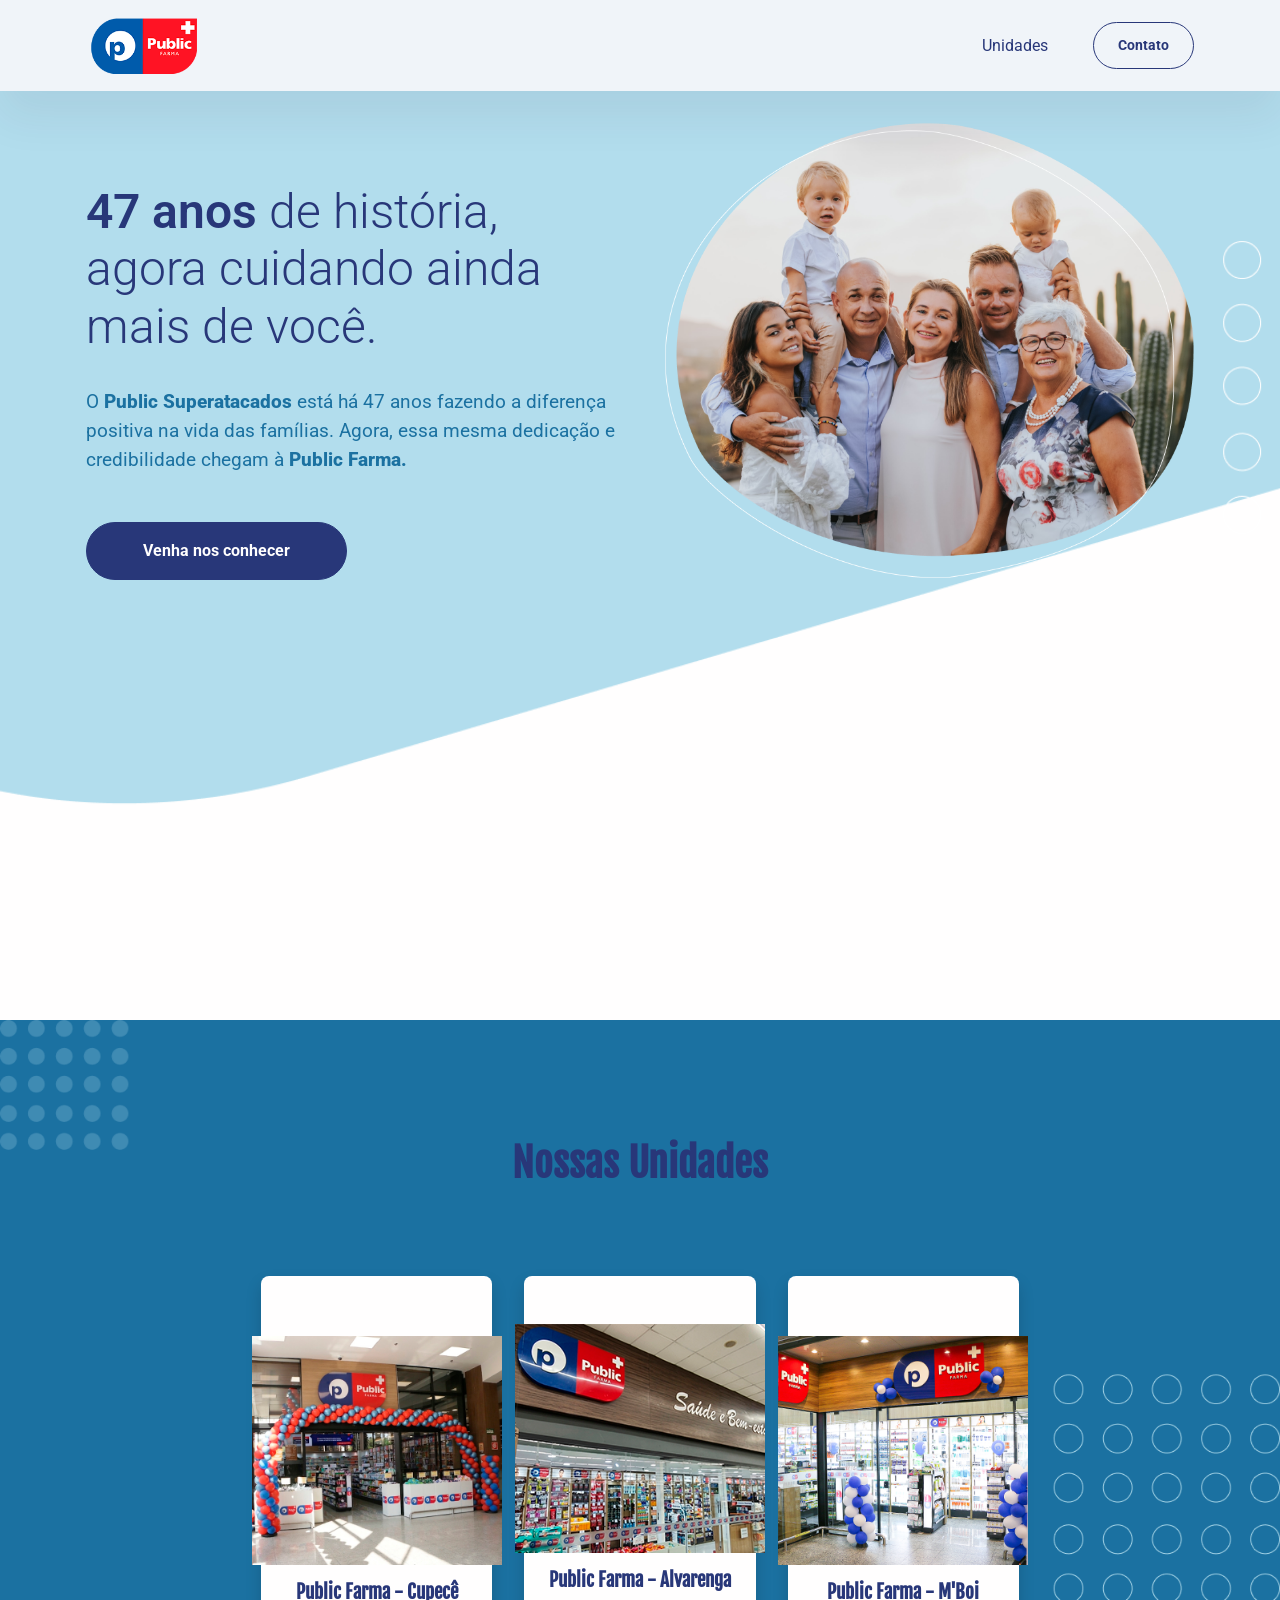
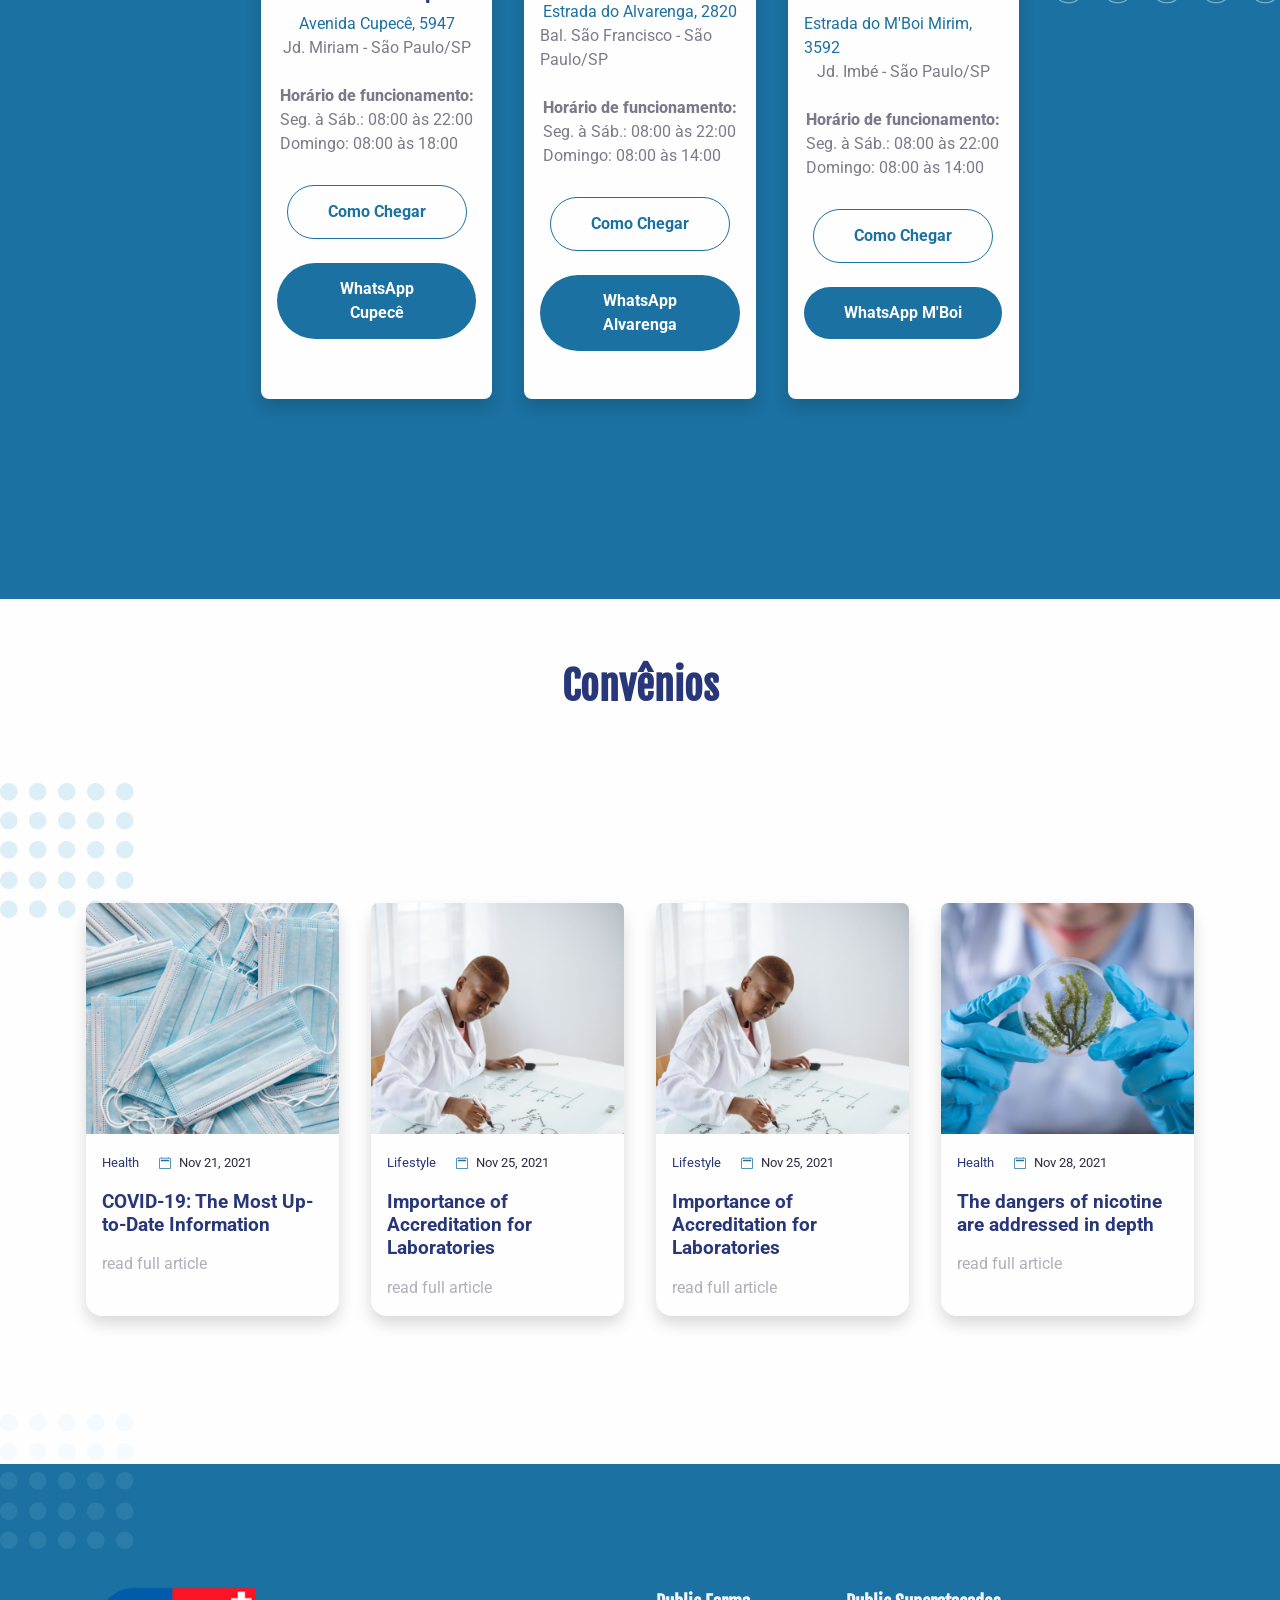
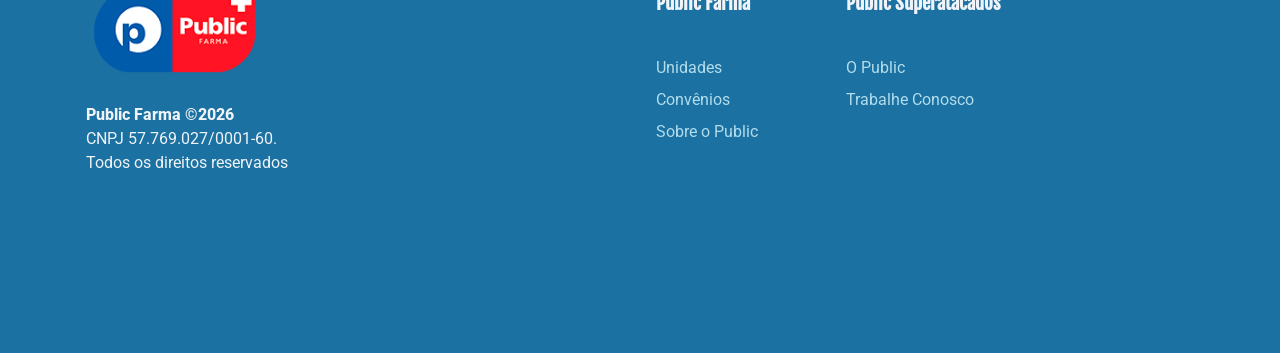
==== commit 87606ceb: "ATT FAVico" ====
--- a/Tema Farma/public/index.html
+++ b/Tema Farma/public/index.html
@@ -45,7 +45,7 @@
           <div class="collapse navbar-collapse border-top border-lg-0 mt-4 mt-lg-0" id="navbarSupportedContent">
             <ul class="navbar-nav ms-auto pt-2 pt-lg-0 font-base">
               <li class="nav-item px-2"><a class="nav-link" href="#unidades">Unidades</a></li>
-			  <li class="nav-item px-2"><a class="nav-link" href="#convenios">Convênios</a></li>
+			  <!--<li class="nav-item px-2"><a class="nav-link" href="#convenios">Convênios</a></li>-->
             </ul><a class="btn btn-sm btn-outline-primary rounded-pill order-1 order-lg-0 ms-lg-4" href="#unidades">Contato</a>
           </div>
         </div>
@@ -59,8 +59,8 @@
           <div class="row min-vh-xl-100 min-vh-xxl-25">
             <div class="col-md-5 col-xl-6 col-xxl-7 order-0 order-md-1 text-end"><img class="pt-7 pt-md-0 w-100" src="assets/img/gallery/hero.png" alt="hero-header" /></div>
             <div class="col-md-75 col-xl-6 col-xxl-5 text-md-start text-center py-6">
-              <h1 class="fw-light font-base fs-6 fs-xxl-7"><strong>47 anos</strong> de história, agora cuidando ainda mais de você.</h1>
-              <p class="fs-1 mb-5">O <b>Public Superatacados</b> esta há 47 anos, fazendo a diferença positiva na vida das famílias. Agora, essa mesma dedicação e credibilidade chegam à <b>Public Farma.</b>O cuidado de sempre, da nossa família para a sua. Venha nos conhecer!</p>
+              <h1 class="fw-light font-base fs-6 fs-xxl-7"><strong>47 anos</strong> de história, agora cuidando ainda mais de você.</h1><br>
+              <p class="fs-1 mb-5">O <b>Public Superatacados</b> está há 47 anos fazendo a diferença positiva na vida das famílias. Agora, essa mesma dedicação e credibilidade chegam à <b>Public Farma.</b></p>
 			  <a class="btn btn-lg btn-primary rounded-pill" href="#unidades" role="button">Venha nos conhecer</a>
             </div>
           </div>
@@ -154,11 +154,10 @@
         <div class="container">
           <div class="row">
             <div class="col-12 py-3">
-              <div class="bg-holder bg-size" style="background-image:url(assets/img/gallery/blog-post.png);background-position:top center;background-size:contain;">
-              </div>
+              
               <!--/.bg-holder-->
 
-              <h1 class="text-center">Unidades</h1>
+              <h1 class="text-center">Convênios</h1>
             </div>
           </div>
         </div>
@@ -188,6 +187,17 @@
               </div>
             </div>
             <div class="col-sm-6 col-lg-3 mb-4">
+              <div class="card h-100 shadow card-span rounded-3"><img class="card-img-top rounded-top-3" src="assets/img/gallery/laboratories.png" alt="news" />
+                <div class="card-body"><span class="fs--1 text-primary me-3">Lifestyle</span>
+                  <svg class="bi bi-calendar2 me-2" xmlns="http://www.w3.org/2000/svg" width="12" height="12" fill="currentColor" viewBox="0 0 16 16">
+                    <path d="M3.5 0a.5.5 0 0 1 .5.5V1h8V.5a.5.5 0 0 1 1 0V1h1a2 2 0 0 1 2 2v11a2 2 0 0 1-2 2H2a2 2 0 0 1-2-2V3a2 2 0 0 1 2-2h1V.5a.5.5 0 0 1 .5-.5zM2 2a1 1 0 0 0-1 1v11a1 1 0 0 0 1 1h12a1 1 0 0 0 1-1V3a1 1 0 0 0-1-1H2z"></path>
+                    <path d="M2.5 4a.5.5 0 0 1 .5-.5h10a.5.5 0 0 1 .5.5v1a.5.5 0 0 1-.5.5H3a.5.5 0 0 1-.5-.5V4z"> </path>
+                  </svg><span class="fs--1 text-900">Nov 25, 2021</span><span class="fs--1"></span>
+                  <h5 class="font-base fs-lg-0 fs-xl-1 my-3">Importance of Accreditation for Laboratories</h5><a class="stretched-link" href="#!">read full article</a>
+                </div>
+              </div>
+            </div>
+			<div class="col-sm-6 col-lg-3 mb-4">
               <div class="card h-100 shadow card-span rounded-3"><img class="card-img-top rounded-top-3" src="assets/img/gallery/laboratories.png" alt="news" />
                 <div class="card-body"><span class="fs--1 text-primary me-3">Lifestyle</span>
                   <svg class="bi bi-calendar2 me-2" xmlns="http://www.w3.org/2000/svg" width="12" height="12" fill="currentColor" viewBox="0 0 16 16">
@@ -229,15 +239,14 @@
               <ul class="list-unstyled mb-md-4 mb-lg-0">
                 <li class="lh-lg"><a class="footer-link" href="unidades">Unidades</a></li>
                 <li class="lh-lg"><a class="footer-link" href="#convenios">Convênios</li>
-                <li class="lh-lg"><a class="footer-link" href="unidades">Contato</a></li>
+                <li class="lh-lg"><a class="footer-link" href="https://public.com.br/#sobre">Sobre o Public</a></li>
               </ul>
             </div>
             <div class="col-6 col-sm-4 col-lg-2 mb-3 order-3 order-sm-2">
               <h5 class="lh-lg fw-bold text-light mb-4 font-sans-serif">Public Superatacados</h5>
               <ul class="list-unstyled mb-md-4 mb-lg-0">
-                <li class="lh-lg"><a class="footer-link" href="https://public.com.br/">O Public</a></li>
-				<li class="lh-lg"><a class="footer-link" href="https://public.com.br/#sobre">Sobre nós</a></li>
-                <li class="lh-lg"><a class="footer-link" href="https://public.com.br/#trabalhe">Trabalhe Conosco</a></li>
+                <li class="lh-lg"><a class="footer-link" href="https://public.com.br/" target="_blank">O Public</a></li>
+				<li class="lh-lg"><a class="footer-link" href="https://public.com.br/#trabalhe" target="_blank">Trabalhe Conosco</a></li>
               </ul>
             </div>
             <!--<div class="col-6 col-sm-4 col-lg-2 mb-3 order-3 order-sm-2">
